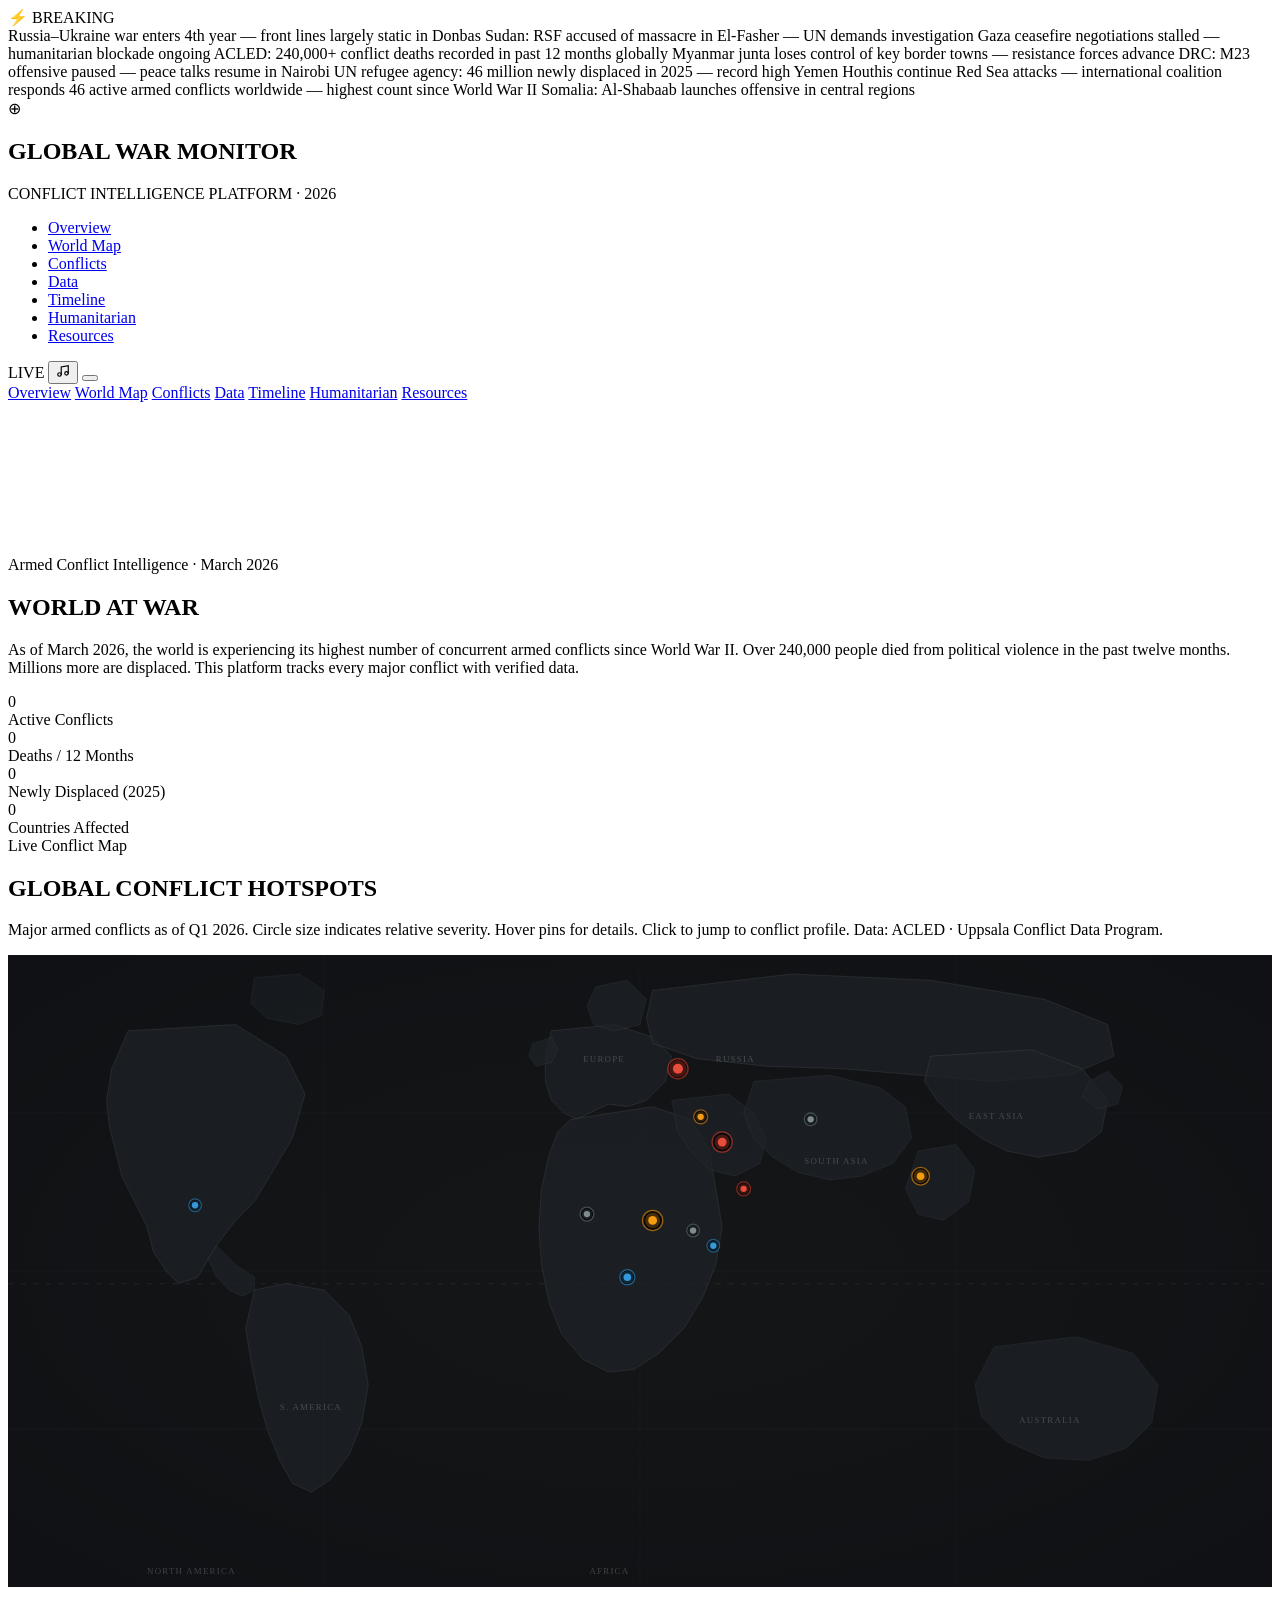
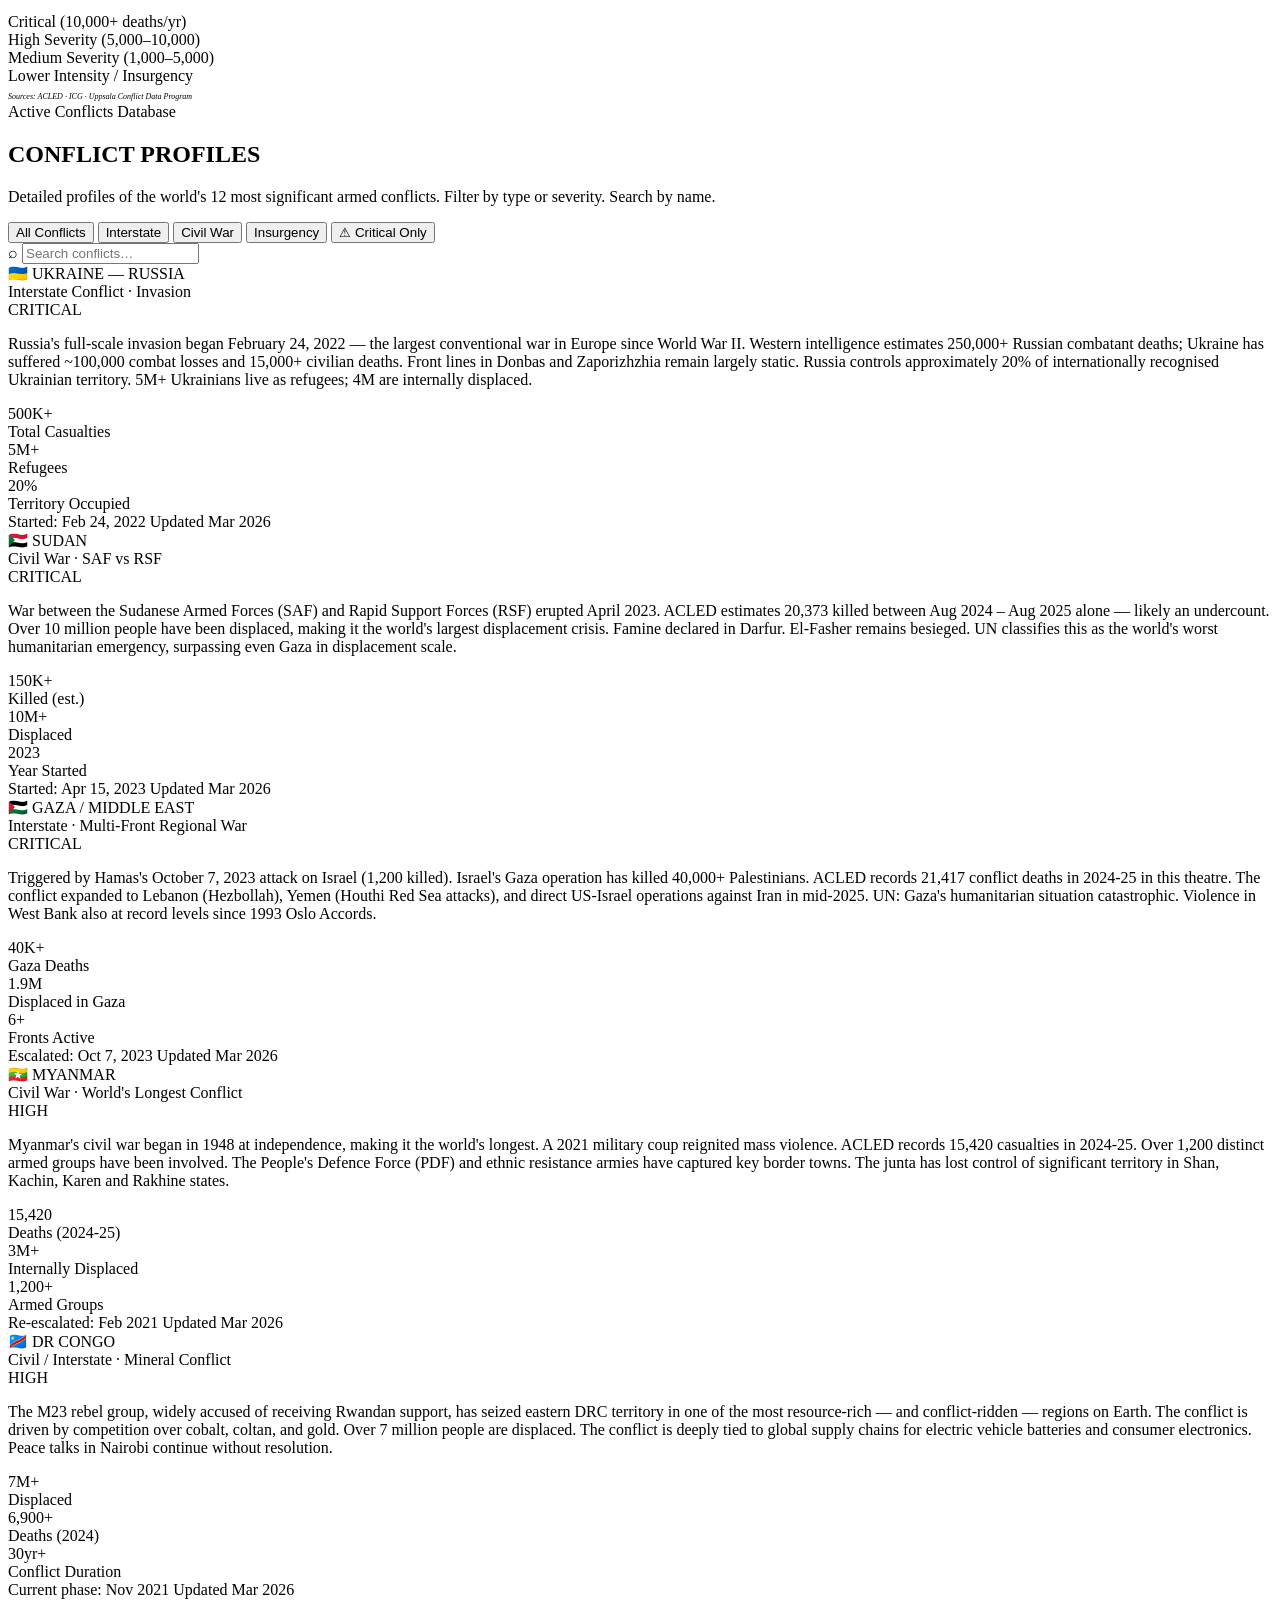
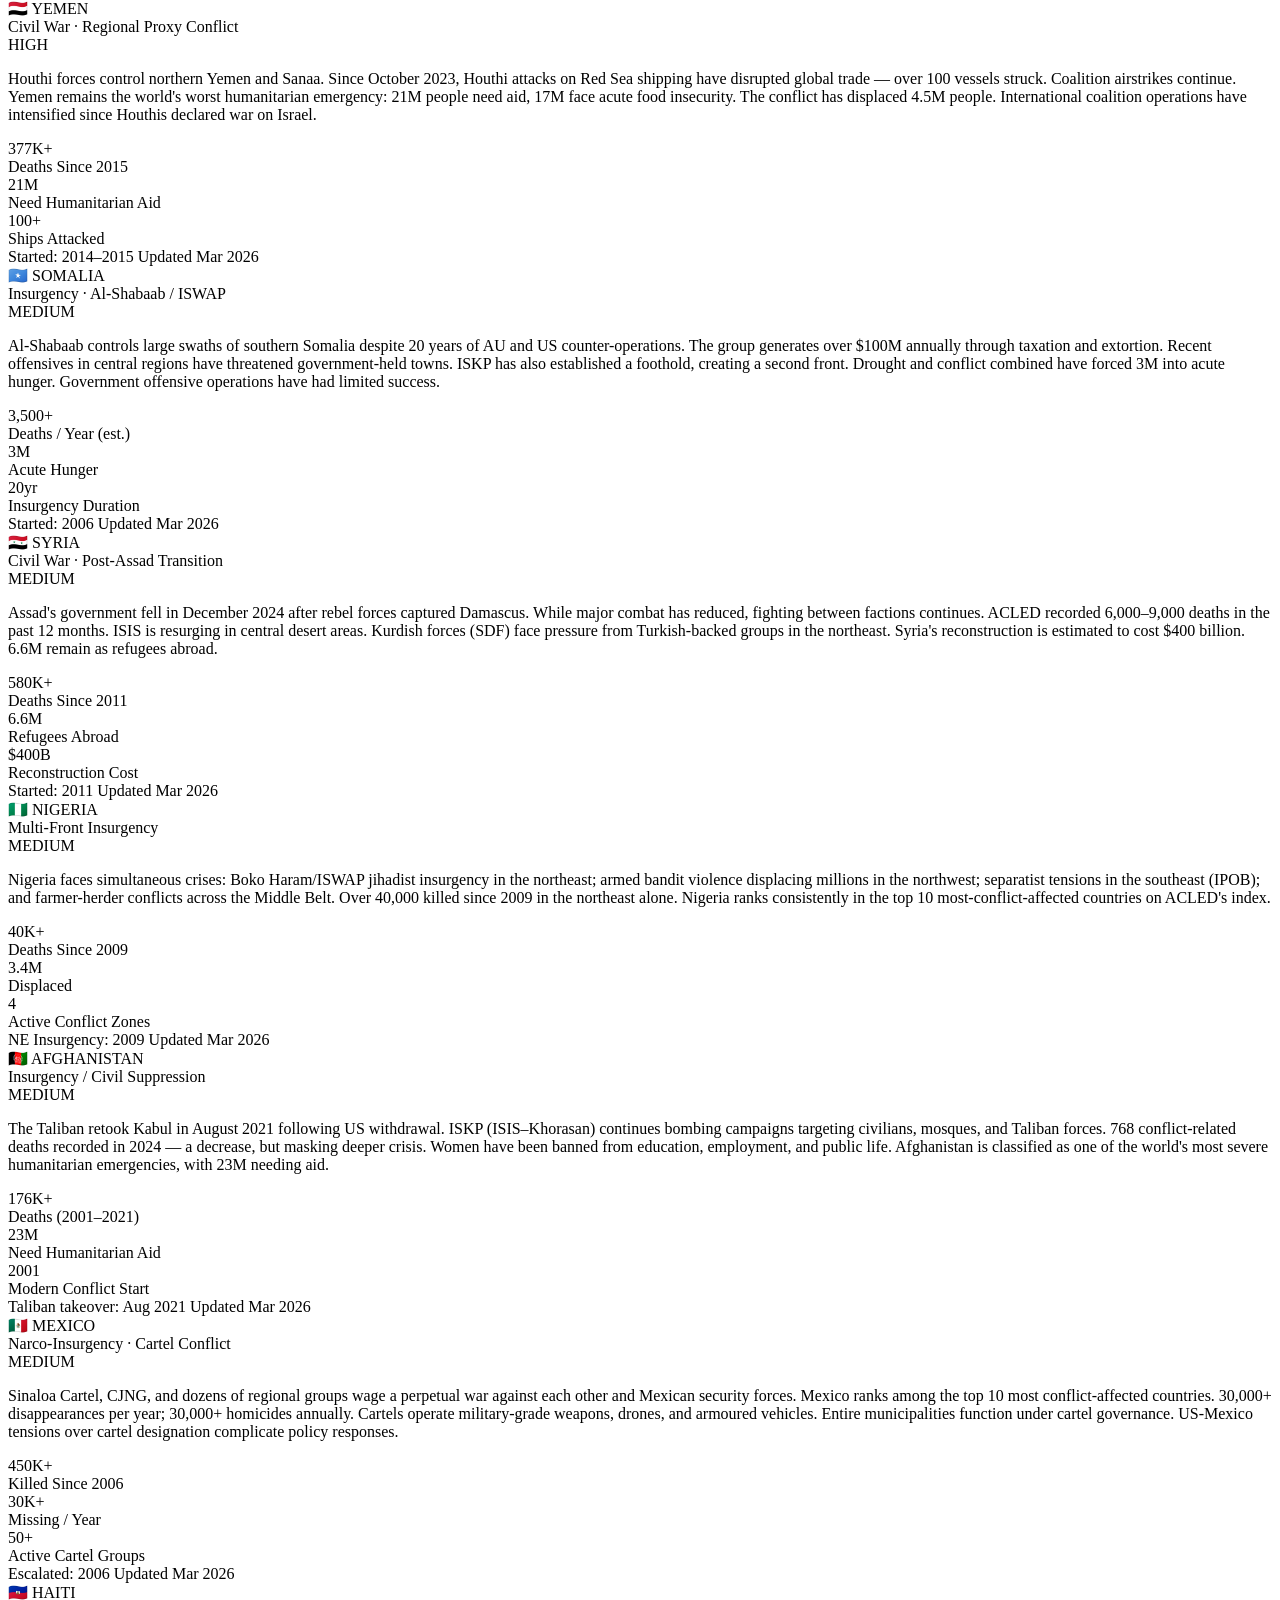
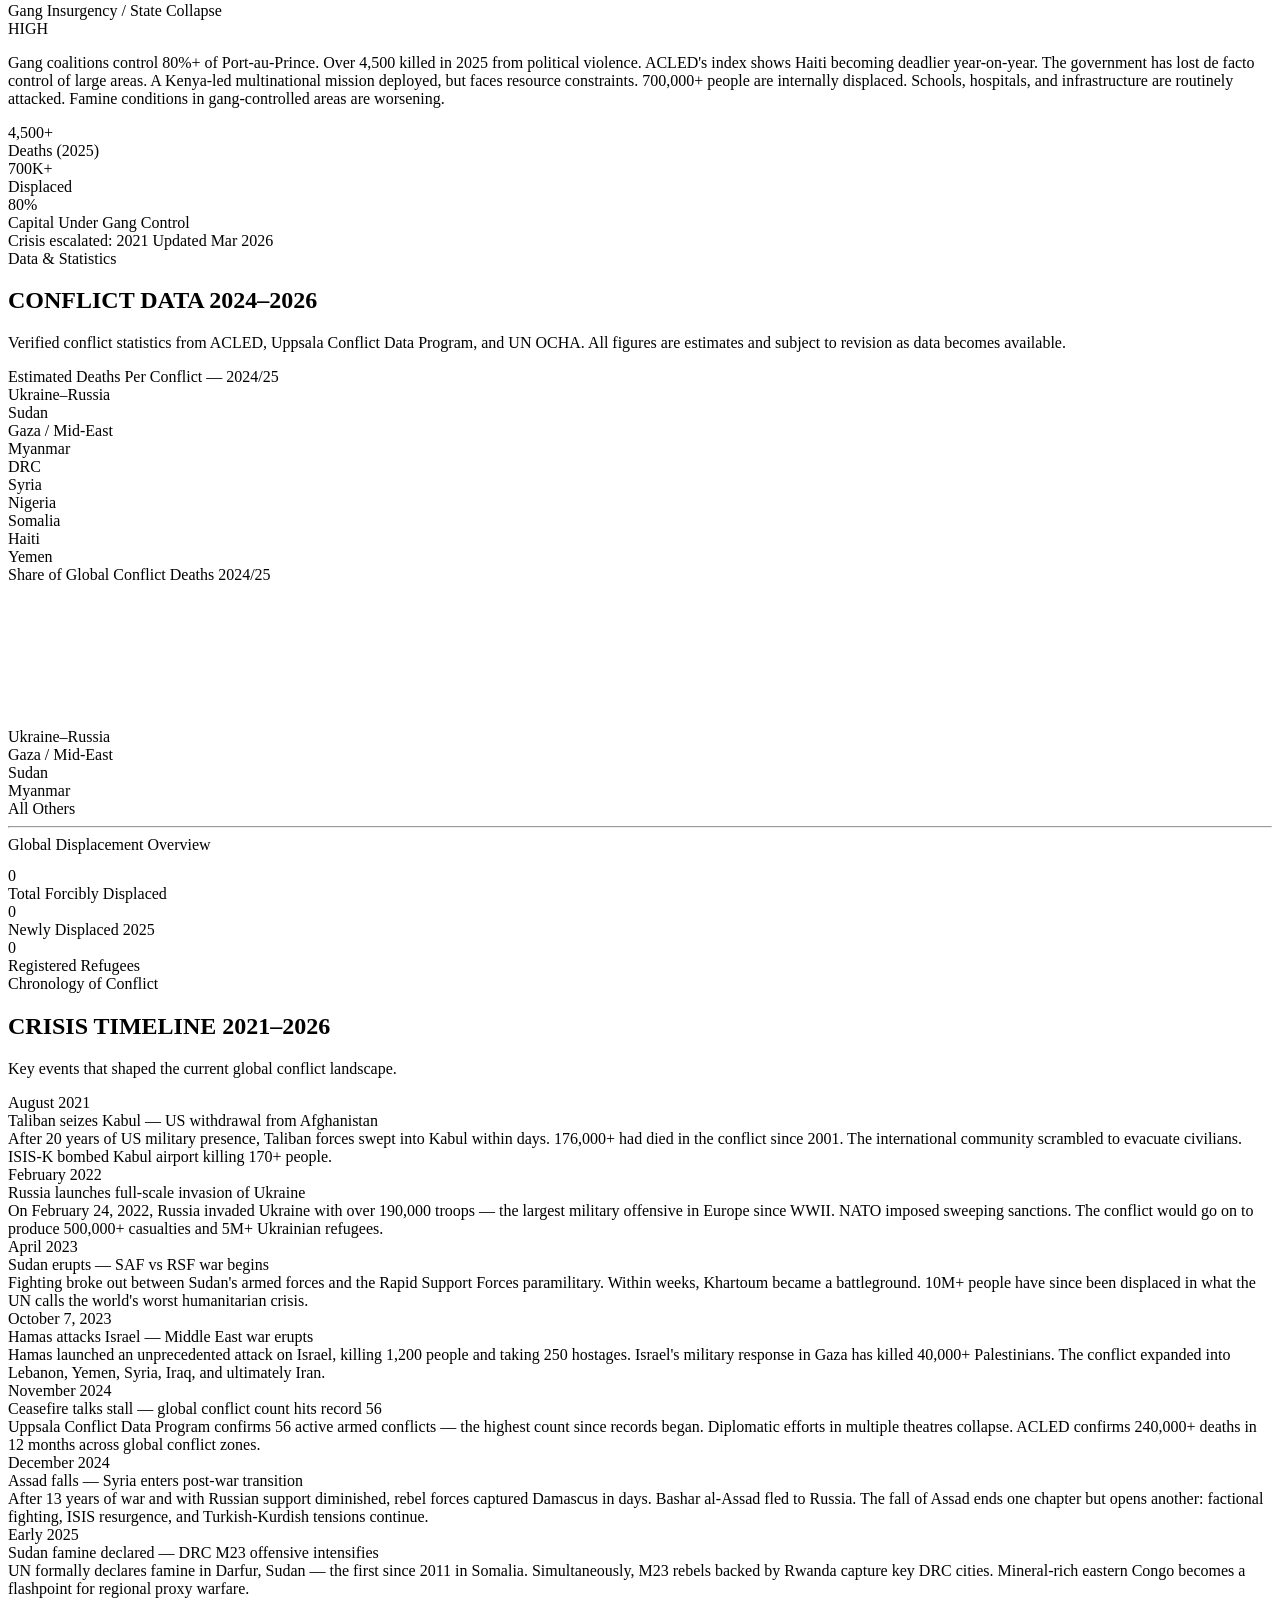
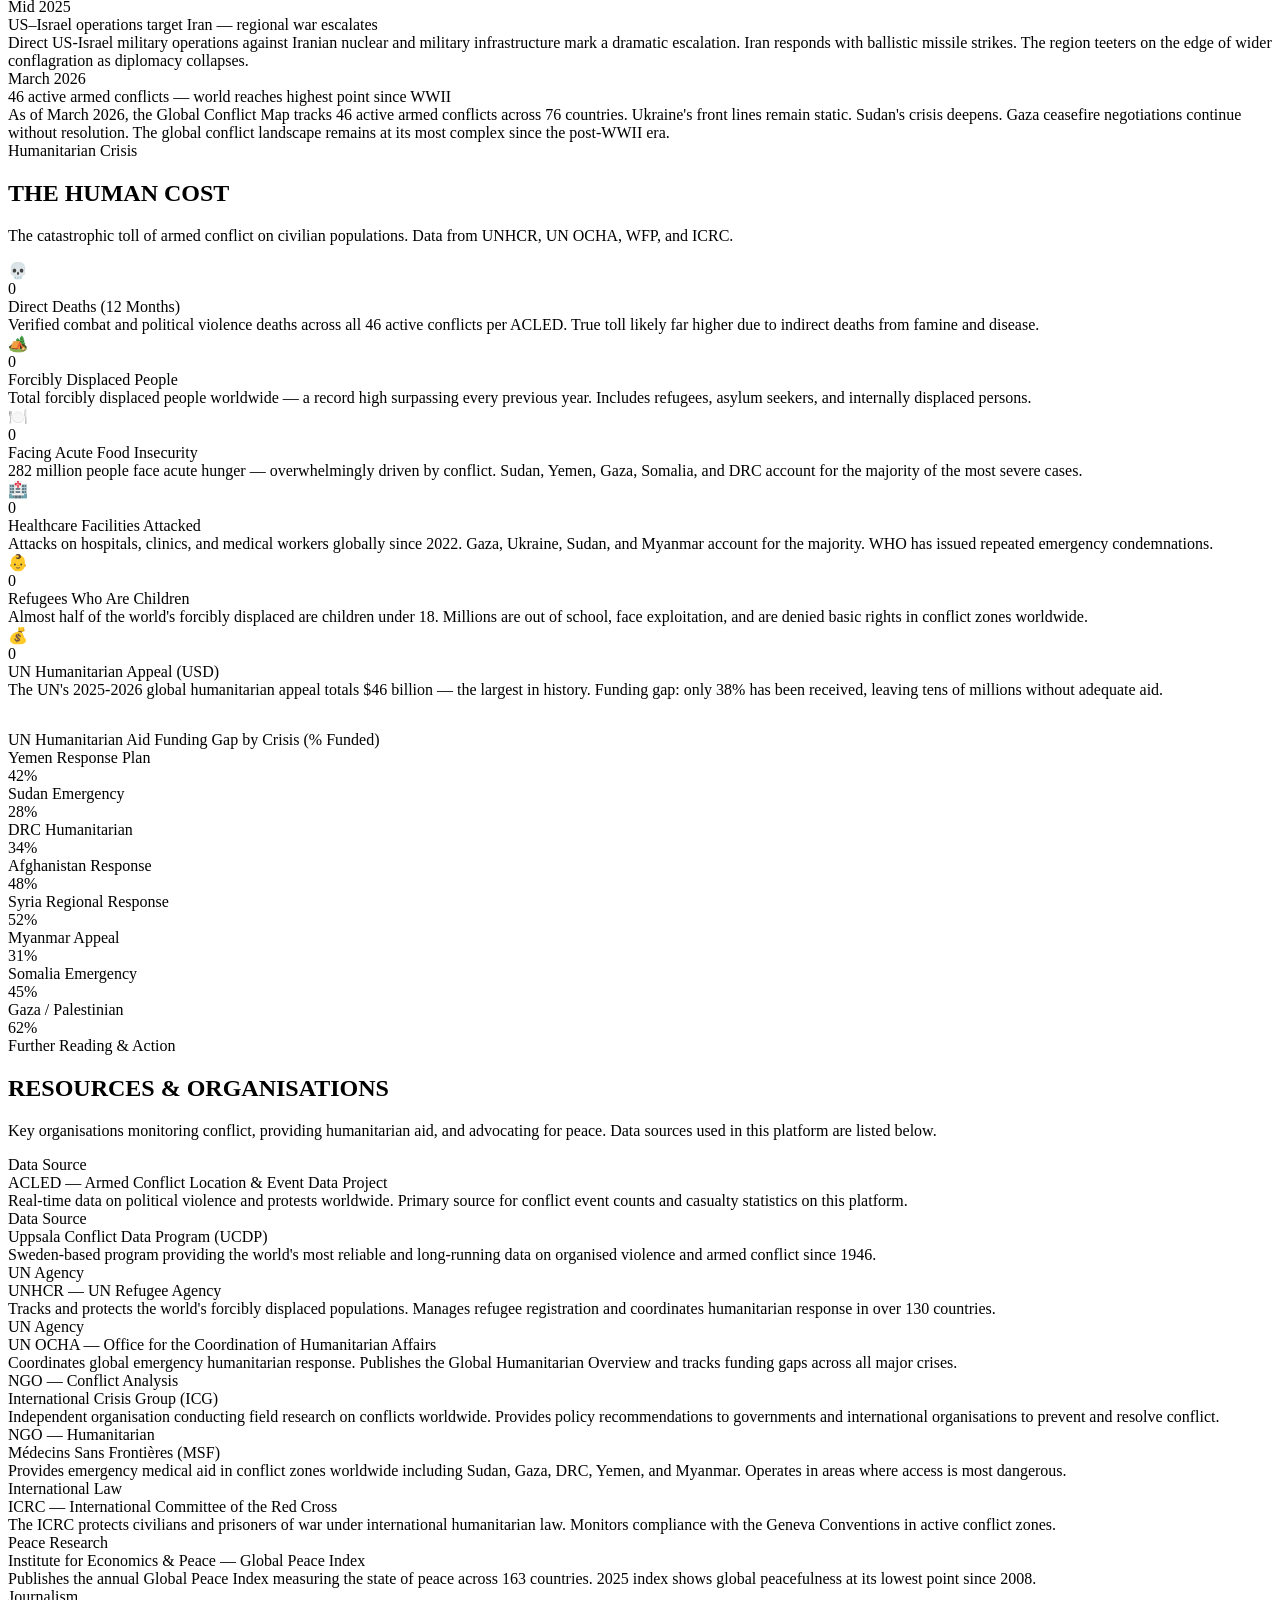
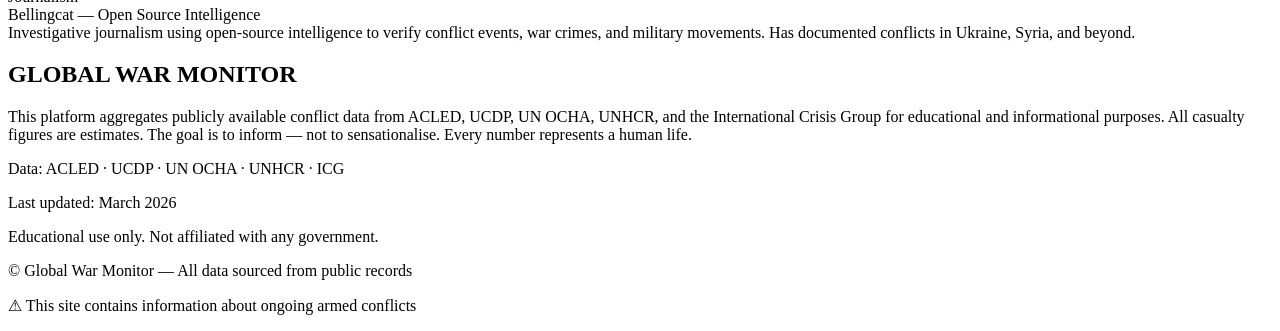
==== Rishab/03/index.html @ d510640f "Fix workflow to handle all subfolders" ====
<!DOCTYPE html>
<html lang="en">

<head>
    <meta charset="UTF-8" />
    <meta name="viewport" content="width=device-width, initial-scale=1.0" />
    <meta name="description"
        content="Global War Monitor 2026 — Tracking every major armed conflict worldwide with live data, maps, and humanitarian impact." />
    <title>Global War Monitor 2026 | Active Conflicts Tracker</title>
    <link rel="stylesheet" href="war-style.css" />
</head>

<body>

    <!-- ══════════════════════════════════════════════════
     CURSOR
══════════════════════════════════════════════════ -->
    <div id="cursor-dot"></div>
    <div id="cursor-ring"></div>

    <!-- ══════════════════════════════════════════════════
     SCROLL PROGRESS
══════════════════════════════════════════════════ -->
    <div id="scroll-progress"></div>

    <!-- ══════════════════════════════════════════════════
     BREAKING NEWS TICKER
══════════════════════════════════════════════════ -->
    <div id="ticker-bar">
        <div id="ticker-label">⚡ BREAKING</div>
        <div id="ticker-track">
            <span>Russia–Ukraine war enters 4th year — front lines largely static in Donbas</span>
            <span>Sudan: RSF accused of massacre in El-Fasher — UN demands investigation</span>
            <span>Gaza ceasefire negotiations stalled — humanitarian blockade ongoing</span>
            <span>ACLED: 240,000+ conflict deaths recorded in past 12 months globally</span>
            <span>Myanmar junta loses control of key border towns — resistance forces advance</span>
            <span>DRC: M23 offensive paused — peace talks resume in Nairobi</span>
            <span>UN refugee agency: 46 million newly displaced in 2025 — record high</span>
            <span>Yemen Houthis continue Red Sea attacks — international coalition responds</span>
            <span>46 active armed conflicts worldwide — highest count since World War II</span>
            <span>Somalia: Al-Shabaab launches offensive in central regions</span>
        </div>
    </div>

    <!-- ══════════════════════════════════════════════════
     MAIN NAV
══════════════════════════════════════════════════ -->
    <nav id="main-nav">
        <div class="nav-brand">
            <div class="nav-brand-icon"><span>⊕</span></div>
            <div>
                <h1>GLOBAL WAR MONITOR</h1>
                <p>CONFLICT INTELLIGENCE PLATFORM · 2026</p>
            </div>
        </div>
        <ul class="nav-links">
            <li><a href="#hero">Overview</a></li>
            <li><a href="#map-section">World Map</a></li>
            <li><a href="#conflicts">Conflicts</a></li>
            <li><a href="#data-section">Data</a></li>
            <li><a href="#timeline-section">Timeline</a></li>
            <li><a href="#humanitarian">Humanitarian</a></li>
            <li><a href="#resources">Resources</a></li>
        </ul>
        <div class="nav-right">
            <div id="live-dot"></div>
            <span id="live-label">LIVE</span>
            <button id="music-btn" title="Toggle ambient audio" aria-label="Toggle ambient music">
                <svg width="14" height="14" viewBox="0 0 24 24" fill="none" stroke="currentColor" stroke-width="2"
                    stroke-linecap="round">
                    <path d="M9 18V5l12-2v13" />
                    <circle cx="6" cy="18" r="3" />
                    <circle cx="18" cy="16" r="3" />
                </svg>
            </button>
            <button id="hamburger" aria-label="Menu">
                <span></span><span></span><span></span>
            </button>
        </div>
    </nav>

    <!-- Mobile Menu -->
    <div id="mobile-menu">
        <a href="#hero">Overview</a>
        <a href="#map-section">World Map</a>
        <a href="#conflicts">Conflicts</a>
        <a href="#data-section">Data</a>
        <a href="#timeline-section">Timeline</a>
        <a href="#humanitarian">Humanitarian</a>
        <a href="#resources">Resources</a>
    </div>


    <!-- ╔══════════════════════════════════════════════════════╗
     ║  SECTION 1 — HERO                                  ║
     ╚══════════════════════════════════════════════════════╝ -->
    <section id="hero">
        <canvas id="hero-canvas"></canvas>
        <div id="hero-grid"></div>
        <div id="hero-vignette"></div>
        <div class="hero-inner">
            <div class="hero-eyebrow">Armed Conflict Intelligence · March 2026</div>
            <h1 class="hero-title">WORLD AT <span>WAR</span></h1>
            <p class="hero-sub">
                As of March 2026, the world is experiencing its highest number of concurrent armed conflicts
                since World War II. Over 240,000 people died from political violence in the past twelve months.
                Millions more are displaced. This platform tracks every major conflict with verified data.
            </p>
            <div class="hero-stats">
                <div class="hero-stat">
                    <div class="hero-stat-num" data-target="46" data-suffix="">0</div>
                    <div class="hero-stat-label">Active Conflicts</div>
                </div>
                <div class="hero-stat">
                    <div class="hero-stat-num" data-target="240,000" data-suffix="+">0</div>
                    <div class="hero-stat-label">Deaths / 12 Months</div>
                </div>
                <div class="hero-stat">
                    <div class="hero-stat-num" data-target="46" data-suffix="M+">0</div>
                    <div class="hero-stat-label">Newly Displaced (2025)</div>
                </div>
                <div class="hero-stat">
                    <div class="hero-stat-num" data-target="76" data-suffix="">0</div>
                    <div class="hero-stat-label">Countries Affected</div>
                </div>
            </div>
        </div>
    </section>


    <!-- ╔══════════════════════════════════════════════════════╗
     ║  SECTION 2 — INTERACTIVE WORLD MAP                 ║
     ╚══════════════════════════════════════════════════════╝ -->
    <section id="map-section">
        <div class="section-inner">
            <div class="section-header reveal">
                <div class="section-tag">Live Conflict Map</div>
                <h2 class="section-title">GLOBAL CONFLICT HOTSPOTS</h2>
                <p class="section-sub">
                    Major armed conflicts as of Q1 2026. Circle size indicates relative severity.
                    Hover pins for details. Click to jump to conflict profile.
                    Data: ACLED · Uppsala Conflict Data Program.
                </p>
            </div>
            <div id="map-wrap">
                <!-- Simplified SVG World Map with conflict pins -->
                <svg id="world-map-svg" viewBox="0 0 1000 500" xmlns="http://www.w3.org/2000/svg">
                    <defs>
                        <radialGradient id="mapbg" cx="50%" cy="50%" r="70%">
                            <stop offset="0%" stop-color="#141618" />
                            <stop offset="100%" stop-color="#0f1114" />
                        </radialGradient>
                        <filter id="mapglow">
                            <feGaussianBlur stdDeviation="2" result="b" />
                            <feMerge>
                                <feMergeNode in="b" />
                                <feMergeNode in="SourceGraphic" />
                            </feMerge>
                        </filter>
                    </defs>
                    <rect width="1000" height="500" fill="url(#mapbg)" />
                    <!-- Grid lines -->
                    <g stroke="rgba(255,255,255,.04)" stroke-width=".5">
                        <line x1="0" y1="125" x2="1000" y2="125" />
                        <line x1="0" y1="250" x2="1000" y2="250" />
                        <line x1="0" y1="375" x2="1000" y2="375" />
                        <line x1="250" y1="0" x2="250" y2="500" />
                        <line x1="500" y1="0" x2="500" y2="500" />
                        <line x1="750" y1="0" x2="750" y2="500" />
                    </g>
                    <!-- Equator -->
                    <line x1="0" y1="260" x2="1000" y2="260" stroke="rgba(255,255,255,.07)" stroke-width=".8"
                        stroke-dasharray="4,6" />

                    <!-- === SIMPLIFIED CONTINENT OUTLINES === -->
                    <!-- North America -->
                    <path
                        d="M95,60 L180,55 L220,80 L235,110 L225,145 L210,170 L195,195 L180,210 L165,230 L150,255 L135,260 L125,250 L115,235 L110,215 L100,195 L90,175 L85,155 L80,135 L78,115 L82,90 Z"
                        fill="rgba(30,35,40,.7)" stroke="rgba(255,255,255,.1)" stroke-width=".6" />
                    <!-- Greenland -->
                    <path d="M195,18 L230,15 L250,28 L248,48 L230,55 L205,50 L192,38 Z" fill="rgba(25,30,35,.7)"
                        stroke="rgba(255,255,255,.08)" stroke-width=".5" />
                    <!-- Central America / Caribbean -->
                    <path d="M165,230 L180,245 L195,255 L195,265 L185,270 L175,265 L165,255 L158,240 Z"
                        fill="rgba(30,35,40,.7)" stroke="rgba(255,255,255,.08)" stroke-width=".5" />
                    <!-- South America -->
                    <path
                        d="M195,265 L220,260 L250,265 L270,285 L280,310 L285,340 L280,370 L270,395 L255,415 L240,425 L225,418 L215,400 L205,375 L198,350 L192,320 L188,295 Z"
                        fill="rgba(30,35,40,.7)" stroke="rgba(255,255,255,.1)" stroke-width=".6" />
                    <!-- Europe -->
                    <path
                        d="M430,60 L480,55 L510,65 L525,80 L520,100 L505,115 L490,120 L475,118 L460,125 L450,130 L440,125 L430,115 L425,100 L425,80 Z"
                        fill="rgba(30,35,40,.7)" stroke="rgba(255,255,255,.1)" stroke-width=".6" />
                    <!-- Scandinavia -->
                    <path d="M465,25 L490,20 L505,35 L500,55 L480,60 L463,55 L458,40 Z" fill="rgba(30,35,40,.7)"
                        stroke="rgba(255,255,255,.08)" stroke-width=".5" />
                    <!-- UK / Ireland -->
                    <path d="M415,70 L430,65 L435,75 L430,85 L418,88 L412,80 Z" fill="rgba(30,35,40,.7)"
                        stroke="rgba(255,255,255,.08)" stroke-width=".5" />
                    <!-- Africa -->
                    <path
                        d="M445,130 L510,120 L540,130 L555,155 L560,185 L565,215 L560,245 L550,270 L535,295 L515,315 L495,328 L475,330 L455,320 L438,300 L428,275 L422,245 L420,215 L422,185 L428,158 L435,140 Z"
                        fill="rgba(30,35,40,.7)" stroke="rgba(255,255,255,.1)" stroke-width=".6" />
                    <!-- Middle East -->
                    <path d="M525,115 L570,110 L590,125 L600,145 L595,165 L575,175 L555,170 L540,155 L530,140 Z"
                        fill="rgba(30,35,40,.7)" stroke="rgba(255,255,255,.08)" stroke-width=".5" />
                    <!-- Central/South Asia -->
                    <path
                        d="M590,100 L650,95 L690,105 L710,120 L715,145 L700,165 L675,175 L650,178 L625,172 L605,160 L590,145 L582,125 Z"
                        fill="rgba(30,35,40,.7)" stroke="rgba(255,255,255,.08)" stroke-width=".5" />
                    <!-- Russia / Eurasia -->
                    <path
                        d="M510,28 L620,15 L730,20 L820,35 L870,55 L875,80 L840,95 L780,100 L720,95 L660,90 L600,88 L545,82 L510,70 L505,50 Z"
                        fill="rgba(30,35,40,.7)" stroke="rgba(255,255,255,.1)" stroke-width=".6" />
                    <!-- East/SE Asia -->
                    <path
                        d="M730,80 L810,75 L850,90 L870,115 L865,140 L845,155 L815,160 L790,155 L770,145 L750,130 L735,115 L725,100 Z"
                        fill="rgba(30,35,40,.7)" stroke="rgba(255,255,255,.1)" stroke-width=".6" />
                    <!-- SE Asia peninsula -->
                    <path d="M720,155 L750,150 L765,170 L760,195 L740,210 L720,205 L710,185 Z" fill="rgba(30,35,40,.7)"
                        stroke="rgba(255,255,255,.08)" stroke-width=".5" />
                    <!-- Australia -->
                    <path
                        d="M780,310 L845,302 L890,315 L910,340 L905,370 L885,390 L855,400 L820,398 L790,385 L770,365 L765,340 Z"
                        fill="rgba(30,35,40,.7)" stroke="rgba(255,255,255,.08)" stroke-width=".5" />
                    <!-- Japan -->
                    <path d="M855,100 L870,92 L882,104 L878,118 L862,122 L850,112 Z" fill="rgba(30,35,40,.7)"
                        stroke="rgba(255,255,255,.07)" stroke-width=".5" />

                    <!-- ====== CONFLICT PINS ====== -->
                    <!-- Ukraine  cx~530 cy~90 -->
                    <g class="conflict-pin" data-name="Ukraine–Russia War"
                        data-info="Full-scale invasion since Feb 2022. 500,000+ casualties. Front lines in Donbas and Zaporizhzhia. Largest European war since WWII."
                        transform="translate(530,90)">
                        <circle class="ring" cx="0" cy="0" r="8" stroke="#c0392b" opacity=".7" />
                        <circle cx="0" cy="0" r="7" fill="rgba(192,57,43,.35)" />
                        <circle cx="0" cy="0" r="4" fill="#e74c3c" />
                    </g>
                    <!-- Gaza  cx~565 cy~148 -->
                    <g class="conflict-pin" data-name="Gaza / Middle East War"
                        data-info="Escalated Oct 7 2023. 21,417+ killed (ACLED, 2024-25). Multi-front conflict: Gaza, Lebanon, Yemen, Iran. UN calls humanitarian situation catastrophic."
                        transform="translate(565,148)">
                        <circle class="ring" cx="0" cy="0" r="8" stroke="#c0392b" opacity=".7" />
                        <circle cx="0" cy="0" r="6" fill="rgba(192,57,43,.35)" />
                        <circle cx="0" cy="0" r="3.5" fill="#e74c3c" />
                    </g>
                    <!-- Sudan  cx~510 cy~210 -->
                    <g class="conflict-pin" data-name="Sudan Civil War"
                        data-info="SAF vs RSF since April 2023. 20,373 killed (ACLED). 10M+ displaced. Famine in Darfur. Described as world's worst humanitarian crisis."
                        transform="translate(510,210)">
                        <circle class="ring" cx="0" cy="0" r="8" stroke="#d4820a" opacity=".7" />
                        <circle cx="0" cy="0" r="6" fill="rgba(212,130,10,.3)" />
                        <circle cx="0" cy="0" r="3.5" fill="#f39c12" />
                    </g>
                    <!-- Myanmar  cx~720 cy~175 -->
                    <g class="conflict-pin" data-name="Myanmar Civil War"
                        data-info="Military coup 2021 reignited civil war. 15,420+ casualties (2024-25). 1,200+ armed groups. Resistance forces control key border areas."
                        transform="translate(722,175)">
                        <circle class="ring" cx="0" cy="0" r="7" stroke="#d4820a" opacity=".7" />
                        <circle cx="0" cy="0" r="5.5" fill="rgba(212,130,10,.3)" />
                        <circle cx="0" cy="0" r="3" fill="#f39c12" />
                    </g>
                    <!-- DRC  cx~490 cy~255 -->
                    <g class="conflict-pin" data-name="DR Congo (DRC) Conflict"
                        data-info="M23 offensive backed by Rwanda. Mineral-driven conflict in eastern DRC. 7M+ displaced. One of the world's longest-running crises."
                        transform="translate(490,255)">
                        <circle class="ring" cx="0" cy="0" r="6" stroke="#2980b9" opacity=".7" />
                        <circle cx="0" cy="0" r="5" fill="rgba(41,128,185,.25)" />
                        <circle cx="0" cy="0" r="3" fill="#3498db" />
                    </g>
                    <!-- Somalia  cx~555 cy~228 -->
                    <g class="conflict-pin" data-name="Somalia — Al-Shabaab"
                        data-info="Al-Shabaab insurgency continues despite AU mission. Ongoing conflict since 2006. Civilian casualties and displacement persist across southern regions."
                        transform="translate(558,230)">
                        <circle class="ring" cx="0" cy="0" r="5" stroke="#2980b9" opacity=".6" />
                        <circle cx="0" cy="0" r="4" fill="rgba(41,128,185,.2)" />
                        <circle cx="0" cy="0" r="2.5" fill="#3498db" />
                    </g>
                    <!-- Yemen  cx~580 cy~185 -->
                    <g class="conflict-pin" data-name="Yemen — Houthi Conflict"
                        data-info="Houthi forces control northern Yemen. Red Sea shipping attacks since Oct 2023. World's worst humanitarian emergency. Saudi-led coalition involved."
                        transform="translate(582,185)">
                        <circle class="ring" cx="0" cy="0" r="5.5" stroke="#c0392b" opacity=".6" />
                        <circle cx="0" cy="0" r="4.5" fill="rgba(192,57,43,.25)" />
                        <circle cx="0" cy="0" r="2.5" fill="#e74c3c" />
                    </g>
                    <!-- Ethiopia  cx~542 cy~220 -->
                    <g class="conflict-pin" data-name="Ethiopia — Tigray & Regional"
                        data-info="Despite 2022 peace deal, conflict persists in Amhara and Oromia. Millions remain displaced. Humanitarian access restricted in key regions."
                        transform="translate(542,218)">
                        <circle class="ring" cx="0" cy="0" r="5" stroke="#5d6d7e" opacity=".6" />
                        <circle cx="0" cy="0" r="4" fill="rgba(93,109,126,.2)" />
                        <circle cx="0" cy="0" r="2.5" fill="#7f8c8d" />
                    </g>
                    <!-- Nigeria  cx~458 cy~205 -->
                    <g class="conflict-pin" data-name="Nigeria — Boko Haram & Bandits"
                        data-info="Multi-front conflict: Boko Haram/ISWAP in NE, bandit insurgency in NW, separatist tension in SE. 40,000+ killed since 2009. 3M+ displaced."
                        transform="translate(458,205)">
                        <circle class="ring" cx="0" cy="0" r="5.5" stroke="#5d6d7e" opacity=".6" />
                        <circle cx="0" cy="0" r="4" fill="rgba(93,109,126,.2)" />
                        <circle cx="0" cy="0" r="2.5" fill="#7f8c8d" />
                    </g>
                    <!-- Afghanistan  cx~635 cy~128 -->
                    <g class="conflict-pin" data-name="Afghanistan — Taliban & ISKP"
                        data-info="Taliban controls Kabul since 2021. Ongoing ISKP attacks. 768 conflict deaths in 2024. Women's rights decimated. Humanitarian crisis persists."
                        transform="translate(635,130)">
                        <circle class="ring" cx="0" cy="0" r="5" stroke="#5d6d7e" opacity=".6" />
                        <circle cx="0" cy="0" r="4" fill="rgba(93,109,126,.2)" />
                        <circle cx="0" cy="0" r="2.5" fill="#7f8c8d" />
                    </g>
                    <!-- Mexico  cx~148 cy~198 -->
                    <g class="conflict-pin" data-name="Mexico — Cartel Wars"
                        data-info="Sinaloa and CJNG cartels wage hyper-violent war. Thousands of civilian casualties annually. Fuelling a complex government-vs-cartel insurgency."
                        transform="translate(148,198)">
                        <circle class="ring" cx="0" cy="0" r="5" stroke="#2980b9" opacity=".6" />
                        <circle cx="0" cy="0" r="4" fill="rgba(41,128,185,.2)" />
                        <circle cx="0" cy="0" r="2.5" fill="#3498db" />
                    </g>
                    <!-- Syria  cx~548 cy~128 -->
                    <g class="conflict-pin" data-name="Syria — Post-Assad Conflict"
                        data-info="Assad fell Dec 2024. Fighting continues between factions. 6,000-9,000 deaths in past year. ISIS resurging in central regions. Kurdish forces under pressure."
                        transform="translate(548,128)">
                        <circle class="ring" cx="0" cy="0" r="5.5" stroke="#d4820a" opacity=".6" />
                        <circle cx="0" cy="0" r="4" fill="rgba(212,130,10,.2)" />
                        <circle cx="0" cy="0" r="2.5" fill="#f39c12" />
                    </g>

                    <!-- Map labels -->
                    <text x="110" y="490" font-family="IBM Plex Mono" font-size="7" fill="rgba(255,255,255,.2)"
                        letter-spacing="1">NORTH AMERICA</text>
                    <text x="215" y="360" font-family="IBM Plex Mono" font-size="7" fill="rgba(255,255,255,.2)"
                        letter-spacing="1">S. AMERICA</text>
                    <text x="460" y="490" font-family="IBM Plex Mono" font-size="7" fill="rgba(255,255,255,.2)"
                        letter-spacing="1">AFRICA</text>
                    <text x="455" y="85" font-family="IBM Plex Mono" font-size="7" fill="rgba(255,255,255,.2)"
                        letter-spacing="1">EUROPE</text>
                    <text x="560" y="85" font-family="IBM Plex Mono" font-size="7" fill="rgba(255,255,255,.2)"
                        letter-spacing="1">RUSSIA</text>
                    <text x="630" y="165" font-family="IBM Plex Mono" font-size="7" fill="rgba(255,255,255,.2)"
                        letter-spacing="1">SOUTH ASIA</text>
                    <text x="760" y="130" font-family="IBM Plex Mono" font-size="7" fill="rgba(255,255,255,.2)"
                        letter-spacing="1">EAST ASIA</text>
                    <text x="800" y="370" font-family="IBM Plex Mono" font-size="7" fill="rgba(255,255,255,.2)"
                        letter-spacing="1">AUSTRALIA</text>
                </svg>

                <div id="map-tooltip">
                    <h4></h4>
                    <p></p>
                </div>

                <!-- Legend -->
                <div class="map-legend">
                    <div class="legend-item">
                        <div class="legend-dot" style="background:#e74c3c;box-shadow:0 0 8px rgba(231,76,60,.5)"></div>
                        Critical (10,000+ deaths/yr)
                    </div>
                    <div class="legend-item">
                        <div class="legend-dot" style="background:#f39c12"></div>
                        High Severity (5,000–10,000)
                    </div>
                    <div class="legend-item">
                        <div class="legend-dot" style="background:#3498db"></div>
                        Medium Severity (1,000–5,000)
                    </div>
                    <div class="legend-item">
                        <div class="legend-dot" style="background:#7f8c8d"></div>
                        Lower Intensity / Insurgency
                    </div>
                    <div class="legend-item" style="margin-left:auto">
                        <em style="font-size:.5rem;color:var(--text-dim)">Sources: ACLED · ICG · Uppsala Conflict Data
                            Program</em>
                    </div>
                </div>
            </div>
        </div>
    </section>


    <!-- ╔══════════════════════════════════════════════════════╗
     ║  SECTION 3 — CONFLICT CARDS                        ║
     ╚══════════════════════════════════════════════════════╝ -->
    <section id="conflicts">
        <div class="section-inner">
            <div class="section-header reveal">
                <div class="section-tag">Active Conflicts Database</div>
                <h2 class="section-title">CONFLICT PROFILES</h2>
                <p class="section-sub">
                    Detailed profiles of the world's 12 most significant armed conflicts.
                    Filter by type or severity. Search by name.
                </p>
            </div>

            <!-- Filter bar -->
            <div class="filter-bar reveal">
                <button class="filter-btn active" data-filter="all">All Conflicts</button>
                <button class="filter-btn" data-filter="interstate">Interstate</button>
                <button class="filter-btn" data-filter="civil">Civil War</button>
                <button class="filter-btn" data-filter="insurgency">Insurgency</button>
                <button class="filter-btn" data-filter="critical">⚠ Critical Only</button>
                <div class="search-wrap">
                    <span class="search-icon">⌕</span>
                    <input id="conflict-search" type="text" placeholder="Search conflicts…" autocomplete="off" />
                </div>
            </div>

            <!-- Cards grid -->
            <div id="cards-grid">

                <!-- UKRAINE -->
                <div class="conflict-card severity-critical" data-type="interstate" data-severity="critical"
                    data-name="Ukraine–Russia War">
                    <div class="card-header">
                        <div>
                            <div class="card-country">🇺🇦 UKRAINE — RUSSIA</div>
                            <div class="card-type">Interstate Conflict · Invasion</div>
                        </div>
                        <span class="severity-badge critical">CRITICAL</span>
                    </div>
                    <p class="card-body">
                        Russia's full-scale invasion began February 24, 2022 — the largest conventional war in Europe
                        since World War II.
                        Western intelligence estimates 250,000+ Russian combatant deaths; Ukraine has suffered ~100,000
                        combat losses
                        and 15,000+ civilian deaths. Front lines in Donbas and Zaporizhzhia remain largely static.
                        Russia controls approximately 20% of internationally recognised Ukrainian territory.
                        5M+ Ukrainians live as refugees; 4M are internally displaced.
                    </p>
                    <div class="card-stats">
                        <div class="card-stat">
                            <div class="card-stat-num">500K+</div>
                            <div class="card-stat-label">Total Casualties</div>
                        </div>
                        <div class="card-stat">
                            <div class="card-stat-num">5M+</div>
                            <div class="card-stat-label">Refugees</div>
                        </div>
                        <div class="card-stat">
                            <div class="card-stat-num">20%</div>
                            <div class="card-stat-label">Territory Occupied</div>
                        </div>
                    </div>
                    <div class="card-footer">
                        <span class="card-started">Started: Feb 24, 2022</span>
                        <span class="card-update">Updated Mar 2026</span>
                    </div>
                </div>

                <!-- SUDAN -->
                <div class="conflict-card severity-critical" data-type="civil" data-severity="critical"
                    data-name="Sudan Civil War">
                    <div class="card-header">
                        <div>
                            <div class="card-country">🇸🇩 SUDAN</div>
                            <div class="card-type">Civil War · SAF vs RSF</div>
                        </div>
                        <span class="severity-badge critical">CRITICAL</span>
                    </div>
                    <p class="card-body">
                        War between the Sudanese Armed Forces (SAF) and Rapid Support Forces (RSF) erupted April 2023.
                        ACLED estimates 20,373 killed between Aug 2024 – Aug 2025 alone — likely an undercount.
                        Over 10 million people have been displaced, making it the world's largest displacement crisis.
                        Famine declared in Darfur. El-Fasher remains besieged. UN classifies this as the world's worst
                        humanitarian emergency, surpassing even Gaza in displacement scale.
                    </p>
                    <div class="card-stats">
                        <div class="card-stat">
                            <div class="card-stat-num">150K+</div>
                            <div class="card-stat-label">Killed (est.)</div>
                        </div>
                        <div class="card-stat">
                            <div class="card-stat-num">10M+</div>
                            <div class="card-stat-label">Displaced</div>
                        </div>
                        <div class="card-stat">
                            <div class="card-stat-num">2023</div>
                            <div class="card-stat-label">Year Started</div>
                        </div>
                    </div>
                    <div class="card-footer">
                        <span class="card-started">Started: Apr 15, 2023</span>
                        <span class="card-update">Updated Mar 2026</span>
                    </div>
                </div>

                <!-- GAZA / MIDDLE EAST -->
                <div class="conflict-card severity-critical" data-type="interstate" data-severity="critical"
                    data-name="Gaza / Middle East War">
                    <div class="card-header">
                        <div>
                            <div class="card-country">🇵🇸 GAZA / MIDDLE EAST</div>
                            <div class="card-type">Interstate · Multi-Front Regional War</div>
                        </div>
                        <span class="severity-badge critical">CRITICAL</span>
                    </div>
                    <p class="card-body">
                        Triggered by Hamas's October 7, 2023 attack on Israel (1,200 killed). Israel's Gaza operation
                        has killed 40,000+ Palestinians. ACLED records 21,417 conflict deaths in 2024-25 in this
                        theatre.
                        The conflict expanded to Lebanon (Hezbollah), Yemen (Houthi Red Sea attacks), and direct
                        US-Israel operations against Iran in mid-2025. UN: Gaza's humanitarian situation catastrophic.
                        Violence in West Bank also at record levels since 1993 Oslo Accords.
                    </p>
                    <div class="card-stats">
                        <div class="card-stat">
                            <div class="card-stat-num">40K+</div>
                            <div class="card-stat-label">Gaza Deaths</div>
                        </div>
                        <div class="card-stat">
                            <div class="card-stat-num">1.9M</div>
                            <div class="card-stat-label">Displaced in Gaza</div>
                        </div>
                        <div class="card-stat">
                            <div class="card-stat-num">6+</div>
                            <div class="card-stat-label">Fronts Active</div>
                        </div>
                    </div>
                    <div class="card-footer">
                        <span class="card-started">Escalated: Oct 7, 2023</span>
                        <span class="card-update">Updated Mar 2026</span>
                    </div>
                </div>

                <!-- MYANMAR -->
                <div class="conflict-card severity-high" data-type="civil" data-severity="high"
                    data-name="Myanmar Civil War">
                    <div class="card-header">
                        <div>
                            <div class="card-country">🇲🇲 MYANMAR</div>
                            <div class="card-type">Civil War · World's Longest Conflict</div>
                        </div>
                        <span class="severity-badge high">HIGH</span>
                    </div>
                    <p class="card-body">
                        Myanmar's civil war began in 1948 at independence, making it the world's longest.
                        A 2021 military coup reignited mass violence. ACLED records 15,420 casualties in 2024-25.
                        Over 1,200 distinct armed groups have been involved. The People's Defence Force (PDF)
                        and ethnic resistance armies have captured key border towns. The junta has lost control
                        of significant territory in Shan, Kachin, Karen and Rakhine states.
                    </p>
                    <div class="card-stats">
                        <div class="card-stat">
                            <div class="card-stat-num">15,420</div>
                            <div class="card-stat-label">Deaths (2024-25)</div>
                        </div>
                        <div class="card-stat">
                            <div class="card-stat-num">3M+</div>
                            <div class="card-stat-label">Internally Displaced</div>
                        </div>
                        <div class="card-stat">
                            <div class="card-stat-num">1,200+</div>
                            <div class="card-stat-label">Armed Groups</div>
                        </div>
                    </div>
                    <div class="card-footer">
                        <span class="card-started">Re-escalated: Feb 2021</span>
                        <span class="card-update">Updated Mar 2026</span>
                    </div>
                </div>

                <!-- DRC -->
                <div class="conflict-card severity-high" data-type="civil" data-severity="high"
                    data-name="DR Congo (DRC) Conflict">
                    <div class="card-header">
                        <div>
                            <div class="card-country">🇨🇩 DR CONGO</div>
                            <div class="card-type">Civil / Interstate · Mineral Conflict</div>
                        </div>
                        <span class="severity-badge high">HIGH</span>
                    </div>
                    <p class="card-body">
                        The M23 rebel group, widely accused of receiving Rwandan support, has seized eastern DRC
                        territory in one of the most resource-rich — and conflict-ridden — regions on Earth.
                        The conflict is driven by competition over cobalt, coltan, and gold. Over 7 million people
                        are displaced. The conflict is deeply tied to global supply chains for electric vehicle
                        batteries and consumer electronics. Peace talks in Nairobi continue without resolution.
                    </p>
                    <div class="card-stats">
                        <div class="card-stat">
                            <div class="card-stat-num">7M+</div>
                            <div class="card-stat-label">Displaced</div>
                        </div>
                        <div class="card-stat">
                            <div class="card-stat-num">6,900+</div>
                            <div class="card-stat-label">Deaths (2024)</div>
                        </div>
                        <div class="card-stat">
                            <div class="card-stat-num">30yr+</div>
                            <div class="card-stat-label">Conflict Duration</div>
                        </div>
                    </div>
                    <div class="card-footer">
                        <span class="card-started">Current phase: Nov 2021</span>
                        <span class="card-update">Updated Mar 2026</span>
                    </div>
                </div>

                <!-- YEMEN -->
                <div class="conflict-card severity-high" data-type="civil" data-severity="high"
                    data-name="Yemen — Houthi Conflict">
                    <div class="card-header">
                        <div>
                            <div class="card-country">🇾🇪 YEMEN</div>
                            <div class="card-type">Civil War · Regional Proxy Conflict</div>
                        </div>
                        <span class="severity-badge high">HIGH</span>
                    </div>
                    <p class="card-body">
                        Houthi forces control northern Yemen and Sanaa. Since October 2023, Houthi attacks on Red Sea
                        shipping have disrupted global trade — over 100 vessels struck. Coalition airstrikes continue.
                        Yemen remains the world's worst humanitarian emergency: 21M people need aid,
                        17M face acute food insecurity. The conflict has displaced 4.5M people.
                        International coalition operations have intensified since Houthis declared war on Israel.
                    </p>
                    <div class="card-stats">
                        <div class="card-stat">
                            <div class="card-stat-num">377K+</div>
                            <div class="card-stat-label">Deaths Since 2015</div>
                        </div>
                        <div class="card-stat">
                            <div class="card-stat-num">21M</div>
                            <div class="card-stat-label">Need Humanitarian Aid</div>
                        </div>
                        <div class="card-stat">
                            <div class="card-stat-num">100+</div>
                            <div class="card-stat-label">Ships Attacked</div>
                        </div>
                    </div>
                    <div class="card-footer">
                        <span class="card-started">Started: 2014–2015</span>
                        <span class="card-update">Updated Mar 2026</span>
                    </div>
                </div>

                <!-- SOMALIA -->
                <div class="conflict-card severity-medium" data-type="insurgency" data-severity="medium"
                    data-name="Somalia — Al-Shabaab">
                    <div class="card-header">
                        <div>
                            <div class="card-country">🇸🇴 SOMALIA</div>
                            <div class="card-type">Insurgency · Al-Shabaab / ISWAP</div>
                        </div>
                        <span class="severity-badge medium">MEDIUM</span>
                    </div>
                    <p class="card-body">
                        Al-Shabaab controls large swaths of southern Somalia despite 20 years of AU and US
                        counter-operations.
                        The group generates over $100M annually through taxation and extortion.
                        Recent offensives in central regions have threatened government-held towns.
                        ISKP has also established a foothold, creating a second front. Drought and conflict combined
                        have forced 3M into acute hunger. Government offensive operations have had limited success.
                    </p>
                    <div class="card-stats">
                        <div class="card-stat">
                            <div class="card-stat-num">3,500+</div>
                            <div class="card-stat-label">Deaths / Year (est.)</div>
                        </div>
                        <div class="card-stat">
                            <div class="card-stat-num">3M</div>
                            <div class="card-stat-label">Acute Hunger</div>
                        </div>
                        <div class="card-stat">
                            <div class="card-stat-num">20yr</div>
                            <div class="card-stat-label">Insurgency Duration</div>
                        </div>
                    </div>
                    <div class="card-footer">
                        <span class="card-started">Started: 2006</span>
                        <span class="card-update">Updated Mar 2026</span>
                    </div>
                </div>

                <!-- SYRIA -->
                <div class="conflict-card severity-medium" data-type="civil" data-severity="medium"
                    data-name="Syria — Post-Assad Conflict">
                    <div class="card-header">
                        <div>
                            <div class="card-country">🇸🇾 SYRIA</div>
                            <div class="card-type">Civil War · Post-Assad Transition</div>
                        </div>
                        <span class="severity-badge medium">MEDIUM</span>
                    </div>
                    <p class="card-body">
                        Assad's government fell in December 2024 after rebel forces captured Damascus.
                        While major combat has reduced, fighting between factions continues. ACLED recorded
                        6,000–9,000 deaths in the past 12 months. ISIS is resurging in central desert areas.
                        Kurdish forces (SDF) face pressure from Turkish-backed groups in the northeast.
                        Syria's reconstruction is estimated to cost $400 billion. 6.6M remain as refugees abroad.
                    </p>
                    <div class="card-stats">
                        <div class="card-stat">
                            <div class="card-stat-num">580K+</div>
                            <div class="card-stat-label">Deaths Since 2011</div>
                        </div>
                        <div class="card-stat">
                            <div class="card-stat-num">6.6M</div>
                            <div class="card-stat-label">Refugees Abroad</div>
                        </div>
                        <div class="card-stat">
                            <div class="card-stat-num">$400B</div>
                            <div class="card-stat-label">Reconstruction Cost</div>
                        </div>
                    </div>
                    <div class="card-footer">
                        <span class="card-started">Started: 2011</span>
                        <span class="card-update">Updated Mar 2026</span>
                    </div>
                </div>

                <!-- NIGERIA -->
                <div class="conflict-card severity-medium" data-type="insurgency" data-severity="medium"
                    data-name="Nigeria — Boko Haram & Bandits">
                    <div class="card-header">
                        <div>
                            <div class="card-country">🇳🇬 NIGERIA</div>
                            <div class="card-type">Multi-Front Insurgency</div>
                        </div>
                        <span class="severity-badge medium">MEDIUM</span>
                    </div>
                    <p class="card-body">
                        Nigeria faces simultaneous crises: Boko Haram/ISWAP jihadist insurgency in the northeast;
                        armed bandit violence displacing millions in the northwest; separatist tensions in the southeast
                        (IPOB);
                        and farmer-herder conflicts across the Middle Belt. Over 40,000 killed since 2009 in the
                        northeast alone.
                        Nigeria ranks consistently in the top 10 most-conflict-affected countries on ACLED's index.
                    </p>
                    <div class="card-stats">
                        <div class="card-stat">
                            <div class="card-stat-num">40K+</div>
                            <div class="card-stat-label">Deaths Since 2009</div>
                        </div>
                        <div class="card-stat">
                            <div class="card-stat-num">3.4M</div>
                            <div class="card-stat-label">Displaced</div>
                        </div>
                        <div class="card-stat">
                            <div class="card-stat-num">4</div>
                            <div class="card-stat-label">Active Conflict Zones</div>
                        </div>
                    </div>
                    <div class="card-footer">
                        <span class="card-started">NE Insurgency: 2009</span>
                        <span class="card-update">Updated Mar 2026</span>
                    </div>
                </div>

                <!-- AFGHANISTAN -->
                <div class="conflict-card severity-medium" data-type="insurgency" data-severity="medium"
                    data-name="Afghanistan — Taliban & ISKP">
                    <div class="card-header">
                        <div>
                            <div class="card-country">🇦🇫 AFGHANISTAN</div>
                            <div class="card-type">Insurgency / Civil Suppression</div>
                        </div>
                        <span class="severity-badge medium">MEDIUM</span>
                    </div>
                    <p class="card-body">
                        The Taliban retook Kabul in August 2021 following US withdrawal. ISKP (ISIS–Khorasan)
                        continues bombing campaigns targeting civilians, mosques, and Taliban forces.
                        768 conflict-related deaths recorded in 2024 — a decrease, but masking deeper crisis.
                        Women have been banned from education, employment, and public life. Afghanistan is classified
                        as one of the world's most severe humanitarian emergencies, with 23M needing aid.
                    </p>
                    <div class="card-stats">
                        <div class="card-stat">
                            <div class="card-stat-num">176K+</div>
                            <div class="card-stat-label">Deaths (2001–2021)</div>
                        </div>
                        <div class="card-stat">
                            <div class="card-stat-num">23M</div>
                            <div class="card-stat-label">Need Humanitarian Aid</div>
                        </div>
                        <div class="card-stat">
                            <div class="card-stat-num">2001</div>
                            <div class="card-stat-label">Modern Conflict Start</div>
                        </div>
                    </div>
                    <div class="card-footer">
                        <span class="card-started">Taliban takeover: Aug 2021</span>
                        <span class="card-update">Updated Mar 2026</span>
                    </div>
                </div>

                <!-- MEXICO -->
                <div class="conflict-card severity-medium" data-type="insurgency" data-severity="medium"
                    data-name="Mexico — Cartel Wars">
                    <div class="card-header">
                        <div>
                            <div class="card-country">🇲🇽 MEXICO</div>
                            <div class="card-type">Narco-Insurgency · Cartel Conflict</div>
                        </div>
                        <span class="severity-badge medium">MEDIUM</span>
                    </div>
                    <p class="card-body">
                        Sinaloa Cartel, CJNG, and dozens of regional groups wage a perpetual war against each other
                        and Mexican security forces. Mexico ranks among the top 10 most conflict-affected countries.
                        30,000+ disappearances per year; 30,000+ homicides annually. Cartels operate military-grade
                        weapons, drones, and armoured vehicles. Entire municipalities function under cartel governance.
                        US-Mexico tensions over cartel designation complicate policy responses.
                    </p>
                    <div class="card-stats">
                        <div class="card-stat">
                            <div class="card-stat-num">450K+</div>
                            <div class="card-stat-label">Killed Since 2006</div>
                        </div>
                        <div class="card-stat">
                            <div class="card-stat-num">30K+</div>
                            <div class="card-stat-label">Missing / Year</div>
                        </div>
                        <div class="card-stat">
                            <div class="card-stat-num">50+</div>
                            <div class="card-stat-label">Active Cartel Groups</div>
                        </div>
                    </div>
                    <div class="card-footer">
                        <span class="card-started">Escalated: 2006</span>
                        <span class="card-update">Updated Mar 2026</span>
                    </div>
                </div>

                <!-- HAITI -->
                <div class="conflict-card severity-high" data-type="insurgency" data-severity="high"
                    data-name="Haiti — Gang Warfare">
                    <div class="card-header">
                        <div>
                            <div class="card-country">🇭🇹 HAITI</div>
                            <div class="card-type">Gang Insurgency / State Collapse</div>
                        </div>
                        <span class="severity-badge high">HIGH</span>
                    </div>
                    <p class="card-body">
                        Gang coalitions control 80%+ of Port-au-Prince. Over 4,500 killed in 2025 from political
                        violence.
                        ACLED's index shows Haiti becoming deadlier year-on-year. The government has lost de facto
                        control of large areas. A Kenya-led multinational mission deployed, but faces resource
                        constraints.
                        700,000+ people are internally displaced. Schools, hospitals, and infrastructure are routinely
                        attacked. Famine conditions in gang-controlled areas are worsening.
                    </p>
                    <div class="card-stats">
                        <div class="card-stat">
                            <div class="card-stat-num">4,500+</div>
                            <div class="card-stat-label">Deaths (2025)</div>
                        </div>
                        <div class="card-stat">
                            <div class="card-stat-num">700K+</div>
                            <div class="card-stat-label">Displaced</div>
                        </div>
                        <div class="card-stat">
                            <div class="card-stat-num">80%</div>
                            <div class="card-stat-label">Capital Under Gang Control</div>
                        </div>
                    </div>
                    <div class="card-footer">
                        <span class="card-started">Crisis escalated: 2021</span>
                        <span class="card-update">Updated Mar 2026</span>
                    </div>
                </div>

            </div><!-- /#cards-grid -->
        </div>
    </section>


    <!-- ╔══════════════════════════════════════════════════════╗
     ║  SECTION 4 — DATA VISUALISATIONS                   ║
     ╚══════════════════════════════════════════════════════╝ -->
    <section id="data-section">
        <div class="section-inner">
            <div class="section-header reveal">
                <div class="section-tag">Data &amp; Statistics</div>
                <h2 class="section-title">CONFLICT DATA 2024–2026</h2>
                <p class="section-sub">
                    Verified conflict statistics from ACLED, Uppsala Conflict Data Program, and UN OCHA.
                    All figures are estimates and subject to revision as data becomes available.
                </p>
            </div>

            <div class="chart-grid">
                <!-- Bar chart: Casualties by conflict -->
                <div class="chart-panel reveal">
                    <div class="chart-panel-title">Estimated Deaths Per Conflict — 2024/25</div>
                    <div class="bar-row">
                        <div class="bar-label">Ukraine–Russia</div>
                        <div class="bar-track">
                            <div class="bar-fill" style="width:0%;background:linear-gradient(90deg,#c0392b,#e74c3c)"
                                data-width="100" data-val="~70,000/yr"></div>
                        </div>
                    </div>
                    <div class="bar-row">
                        <div class="bar-label">Sudan</div>
                        <div class="bar-track">
                            <div class="bar-fill" style="width:0%;background:linear-gradient(90deg,#c0392b,#e67e22)"
                                data-width="87" data-val="~20,373"></div>
                        </div>
                    </div>
                    <div class="bar-row">
                        <div class="bar-label">Gaza / Mid-East</div>
                        <div class="bar-track">
                            <div class="bar-fill" style="width:0%;background:linear-gradient(90deg,#c0392b,#e74c3c)"
                                data-width="92" data-val="~21,417"></div>
                        </div>
                    </div>
                    <div class="bar-row">
                        <div class="bar-label">Myanmar</div>
                        <div class="bar-track">
                            <div class="bar-fill" style="width:0%;background:linear-gradient(90deg,#d4820a,#f39c12)"
                                data-width="66" data-val="~15,420"></div>
                        </div>
                    </div>
                    <div class="bar-row">
                        <div class="bar-label">DRC</div>
                        <div class="bar-track">
                            <div class="bar-fill" style="width:0%;background:linear-gradient(90deg,#d4820a,#f39c12)"
                                data-width="44" data-val="~6,900"></div>
                        </div>
                    </div>
                    <div class="bar-row">
                        <div class="bar-label">Syria</div>
                        <div class="bar-track">
                            <div class="bar-fill" style="width:0%;background:linear-gradient(90deg,#2980b9,#3498db)"
                                data-width="37" data-val="~6,000-9,000"></div>
                        </div>
                    </div>
                    <div class="bar-row">
                        <div class="bar-label">Nigeria</div>
                        <div class="bar-track">
                            <div class="bar-fill" style="width:0%;background:linear-gradient(90deg,#2980b9,#3498db)"
                                data-width="30" data-val="~5,000"></div>
                        </div>
                    </div>
                    <div class="bar-row">
                        <div class="bar-label">Somalia</div>
                        <div class="bar-track">
                            <div class="bar-fill" style="width:0%;background:linear-gradient(90deg,#5d6d7e,#7f8c8d)"
                                data-width="22" data-val="~3,500"></div>
                        </div>
                    </div>
                    <div class="bar-row">
                        <div class="bar-label">Haiti</div>
                        <div class="bar-track">
                            <div class="bar-fill" style="width:0%;background:linear-gradient(90deg,#5d6d7e,#7f8c8d)"
                                data-width="20" data-val="~4,500"></div>
                        </div>
                    </div>
                    <div class="bar-row">
                        <div class="bar-label">Yemen</div>
                        <div class="bar-track">
                            <div class="bar-fill" style="width:0%;background:linear-gradient(90deg,#5d6d7e,#7f8c8d)"
                                data-width="18" data-val="~2,800"></div>
                        </div>
                    </div>
                </div>

                <!-- Donut chart: Deaths by conflict share -->
                <div class="chart-panel reveal reveal-delay-2">
                    <div class="chart-panel-title">Share of Global Conflict Deaths 2024/25</div>
                    <div class="donut-wrap">
                        <svg id="donut-svg" width="140" height="140" viewBox="0 0 140 140">
                            <!-- Built by JS -->
                        </svg>
                        <div class="donut-legend">
                            <div class="donut-item" data-donut="Ukraine–Russia">
                                <div class="donut-swatch"></div>
                                <span>Ukraine–Russia</span>
                                <span class="donut-pct"></span>
                            </div>
                            <div class="donut-item" data-donut="Gaza / Mid-East">
                                <div class="donut-swatch"></div>
                                <span>Gaza / Mid-East</span>
                                <span class="donut-pct"></span>
                            </div>
                            <div class="donut-item" data-donut="Sudan">
                                <div class="donut-swatch"></div>
                                <span>Sudan</span>
                                <span class="donut-pct"></span>
                            </div>
                            <div class="donut-item" data-donut="Myanmar">
                                <div class="donut-swatch"></div>
                                <span>Myanmar</span>
                                <span class="donut-pct"></span>
                            </div>
                            <div class="donut-item" data-donut="Others">
                                <div class="donut-swatch"></div>
                                <span>All Others</span>
                                <span class="donut-pct"></span>
                            </div>
                        </div>
                    </div>
                    <hr class="section-rule">
                    <div class="chart-panel-title" style="margin-bottom:.8rem">Global Displacement Overview</div>
                    <div class="displaced-stats">
                        <div class="displaced-stat">
                            <div class="displaced-num" data-target="117" data-suffix="M">0</div>
                            <div class="displaced-label">Total Forcibly Displaced</div>
                        </div>
                        <div class="displaced-stat">
                            <div class="displaced-num" data-target="46" data-suffix="M">0</div>
                            <div class="displaced-label">Newly Displaced 2025</div>
                        </div>
                        <div class="displaced-stat">
                            <div class="displaced-num" data-target="36" data-suffix="M">0</div>
                            <div class="displaced-label">Registered Refugees</div>
                        </div>
                    </div>
                </div>
            </div>
        </div>
    </section>


    <!-- ╔══════════════════════════════════════════════════════╗
     ║  SECTION 5 — TIMELINE                              ║
     ╚══════════════════════════════════════════════════════╝ -->
    <section id="timeline-section">
        <div class="section-inner">
            <div class="section-header reveal">
                <div class="section-tag">Chronology of Conflict</div>
                <h2 class="section-title">CRISIS TIMELINE 2021–2026</h2>
                <p class="section-sub">Key events that shaped the current global conflict landscape.</p>
            </div>
            <div class="timeline">

                <div class="timeline-item">
                    <div class="timeline-dot amber"></div>
                    <div class="timeline-date amber">August 2021</div>
                    <div class="timeline-title">Taliban seizes Kabul — US withdrawal from Afghanistan</div>
                    <div class="timeline-body">After 20 years of US military presence, Taliban forces swept into Kabul
                        within days. 176,000+ had died in the conflict since 2001. The international community scrambled
                        to evacuate civilians. ISIS-K bombed Kabul airport killing 170+ people.</div>
                </div>

                <div class="timeline-item">
                    <div class="timeline-dot"></div>
                    <div class="timeline-date">February 2022</div>
                    <div class="timeline-title">Russia launches full-scale invasion of Ukraine</div>
                    <div class="timeline-body">On February 24, 2022, Russia invaded Ukraine with over 190,000 troops —
                        the largest military offensive in Europe since WWII. NATO imposed sweeping sanctions. The
                        conflict would go on to produce 500,000+ casualties and 5M+ Ukrainian refugees.</div>
                </div>

                <div class="timeline-item">
                    <div class="timeline-dot amber"></div>
                    <div class="timeline-date amber">April 2023</div>
                    <div class="timeline-title">Sudan erupts — SAF vs RSF war begins</div>
                    <div class="timeline-body">Fighting broke out between Sudan's armed forces and the Rapid Support
                        Forces paramilitary. Within weeks, Khartoum became a battleground. 10M+ people have since been
                        displaced in what the UN calls the world's worst humanitarian crisis.</div>
                </div>

                <div class="timeline-item">
                    <div class="timeline-dot"></div>
                    <div class="timeline-date">October 7, 2023</div>
                    <div class="timeline-title">Hamas attacks Israel — Middle East war erupts</div>
                    <div class="timeline-body">Hamas launched an unprecedented attack on Israel, killing 1,200 people
                        and taking 250 hostages. Israel's military response in Gaza has killed 40,000+ Palestinians. The
                        conflict expanded into Lebanon, Yemen, Syria, Iraq, and ultimately Iran.</div>
                </div>

                <div class="timeline-item">
                    <div class="timeline-dot blue"></div>
                    <div class="timeline-date blue">November 2024</div>
                    <div class="timeline-title">Ceasefire talks stall — global conflict count hits record 56</div>
                    <div class="timeline-body">Uppsala Conflict Data Program confirms 56 active armed conflicts — the
                        highest count since records began. Diplomatic efforts in multiple theatres collapse. ACLED
                        confirms 240,000+ deaths in 12 months across global conflict zones.</div>
                </div>

                <div class="timeline-item">
                    <div class="timeline-dot amber"></div>
                    <div class="timeline-date amber">December 2024</div>
                    <div class="timeline-title">Assad falls — Syria enters post-war transition</div>
                    <div class="timeline-body">After 13 years of war and with Russian support diminished, rebel forces
                        captured Damascus in days. Bashar al-Assad fled to Russia. The fall of Assad ends one chapter
                        but opens another: factional fighting, ISIS resurgence, and Turkish-Kurdish tensions continue.
                    </div>
                </div>

                <div class="timeline-item">
                    <div class="timeline-dot"></div>
                    <div class="timeline-date">Early 2025</div>
                    <div class="timeline-title">Sudan famine declared — DRC M23 offensive intensifies</div>
                    <div class="timeline-body">UN formally declares famine in Darfur, Sudan — the first since 2011 in
                        Somalia. Simultaneously, M23 rebels backed by Rwanda capture key DRC cities. Mineral-rich
                        eastern Congo becomes a flashpoint for regional proxy warfare.</div>
                </div>

                <div class="timeline-item">
                    <div class="timeline-dot blue"></div>
                    <div class="timeline-date blue">Mid 2025</div>
                    <div class="timeline-title">US–Israel operations target Iran — regional war escalates</div>
                    <div class="timeline-body">Direct US-Israel military operations against Iranian nuclear and military
                        infrastructure mark a dramatic escalation. Iran responds with ballistic missile strikes. The
                        region teeters on the edge of wider conflagration as diplomacy collapses.</div>
                </div>

                <div class="timeline-item">
                    <div class="timeline-dot"></div>
                    <div class="timeline-date">March 2026</div>
                    <div class="timeline-title">46 active armed conflicts — world reaches highest point since WWII</div>
                    <div class="timeline-body">As of March 2026, the Global Conflict Map tracks 46 active armed
                        conflicts across 76 countries. Ukraine's front lines remain static. Sudan's crisis deepens. Gaza
                        ceasefire negotiations continue without resolution. The global conflict landscape remains at its
                        most complex since the post-WWII era.</div>
                </div>

            </div>
        </div>
    </section>


    <!-- ╔══════════════════════════════════════════════════════╗
     ║  SECTION 6 — HUMANITARIAN IMPACT                   ║
     ╚══════════════════════════════════════════════════════╝ -->
    <section id="humanitarian">
        <div class="section-inner">
            <div class="section-header reveal">
                <div class="section-tag">Humanitarian Crisis</div>
                <h2 class="section-title">THE HUMAN COST</h2>
                <p class="section-sub">
                    The catastrophic toll of armed conflict on civilian populations.
                    Data from UNHCR, UN OCHA, WFP, and ICRC.
                </p>
            </div>

            <div class="impact-grid reveal">
                <div class="impact-card">
                    <div class="impact-icon">💀</div>
                    <div class="impact-num" data-target="240,000" data-suffix="+">0</div>
                    <div class="impact-label">Direct Deaths (12 Months)</div>
                    <div class="impact-desc">Verified combat and political violence deaths across all 46 active
                        conflicts per ACLED. True toll likely far higher due to indirect deaths from famine and disease.
                    </div>
                </div>
                <div class="impact-card">
                    <div class="impact-icon">🏕️</div>
                    <div class="impact-num amber" data-target="117" data-suffix="M">0</div>
                    <div class="impact-label">Forcibly Displaced People</div>
                    <div class="impact-desc">Total forcibly displaced people worldwide — a record high surpassing every
                        previous year. Includes refugees, asylum seekers, and internally displaced persons.</div>
                </div>
                <div class="impact-card">
                    <div class="impact-icon">🍽️</div>
                    <div class="impact-num amber" data-target="282" data-suffix="M">0</div>
                    <div class="impact-label">Facing Acute Food Insecurity</div>
                    <div class="impact-desc">282 million people face acute hunger — overwhelmingly driven by conflict.
                        Sudan, Yemen, Gaza, Somalia, and DRC account for the majority of the most severe cases.</div>
                </div>
                <div class="impact-card">
                    <div class="impact-icon">🏥</div>
                    <div class="impact-num blue" data-target="2,800" data-suffix="+">0</div>
                    <div class="impact-label">Healthcare Facilities Attacked</div>
                    <div class="impact-desc">Attacks on hospitals, clinics, and medical workers globally since 2022.
                        Gaza, Ukraine, Sudan, and Myanmar account for the majority. WHO has issued repeated emergency
                        condemnations.</div>
                </div>
                <div class="impact-card">
                    <div class="impact-icon">👶</div>
                    <div class="impact-num" data-target="43" data-suffix="%">0</div>
                    <div class="impact-label">Refugees Who Are Children</div>
                    <div class="impact-desc">Almost half of the world's forcibly displaced are children under 18.
                        Millions are out of school, face exploitation, and are denied basic rights in conflict zones
                        worldwide.</div>
                </div>
                <div class="impact-card">
                    <div class="impact-icon">💰</div>
                    <div class="impact-num green" data-target="46" data-suffix="B">0</div>
                    <div class="impact-label">UN Humanitarian Appeal (USD)</div>
                    <div class="impact-desc">The UN's 2025-2026 global humanitarian appeal totals $46 billion — the
                        largest in history. Funding gap: only 38% has been received, leaving tens of millions without
                        adequate aid.</div>
                </div>
            </div>

            <!-- UN Aid Funding Gap -->
            <div class="chart-panel reveal" style="margin-top:2rem">
                <div class="chart-panel-title">UN Humanitarian Aid Funding Gap by Crisis (% Funded)</div>
                <div class="aid-section">
                    <div class="aid-row">
                        <div class="aid-label">Yemen Response Plan</div>
                        <div class="aid-bar-track">
                            <div class="aid-bar-fill" style="width:0%;background:linear-gradient(90deg,#27ae60,#2ecc71)"
                                data-width="42"></div>
                        </div>
                        <div class="aid-pct">42%</div>
                    </div>
                    <div class="aid-row">
                        <div class="aid-label">Sudan Emergency</div>
                        <div class="aid-bar-track">
                            <div class="aid-bar-fill" style="width:0%;background:linear-gradient(90deg,#e74c3c,#c0392b)"
                                data-width="28"></div>
                        </div>
                        <div class="aid-pct">28%</div>
                    </div>
                    <div class="aid-row">
                        <div class="aid-label">DRC Humanitarian</div>
                        <div class="aid-bar-track">
                            <div class="aid-bar-fill" style="width:0%;background:linear-gradient(90deg,#e74c3c,#c0392b)"
                                data-width="34"></div>
                        </div>
                        <div class="aid-pct">34%</div>
                    </div>
                    <div class="aid-row">
                        <div class="aid-label">Afghanistan Response</div>
                        <div class="aid-bar-track">
                            <div class="aid-bar-fill" style="width:0%;background:linear-gradient(90deg,#d4820a,#f39c12)"
                                data-width="48"></div>
                        </div>
                        <div class="aid-pct">48%</div>
                    </div>
                    <div class="aid-row">
                        <div class="aid-label">Syria Regional Response</div>
                        <div class="aid-bar-track">
                            <div class="aid-bar-fill" style="width:0%;background:linear-gradient(90deg,#d4820a,#f39c12)"
                                data-width="52"></div>
                        </div>
                        <div class="aid-pct">52%</div>
                    </div>
                    <div class="aid-row">
                        <div class="aid-label">Myanmar Appeal</div>
                        <div class="aid-bar-track">
                            <div class="aid-bar-fill" style="width:0%;background:linear-gradient(90deg,#e74c3c,#c0392b)"
                                data-width="31"></div>
                        </div>
                        <div class="aid-pct">31%</div>
                    </div>
                    <div class="aid-row">
                        <div class="aid-label">Somalia Emergency</div>
                        <div class="aid-bar-track">
                            <div class="aid-bar-fill" style="width:0%;background:linear-gradient(90deg,#d4820a,#f39c12)"
                                data-width="45"></div>
                        </div>
                        <div class="aid-pct">45%</div>
                    </div>
                    <div class="aid-row">
                        <div class="aid-label">Gaza / Palestinian</div>
                        <div class="aid-bar-track">
                            <div class="aid-bar-fill" style="width:0%;background:linear-gradient(90deg,#27ae60,#2ecc71)"
                                data-width="62"></div>
                        </div>
                        <div class="aid-pct">62%</div>
                    </div>
                </div>
            </div>
        </div>
    </section>


    <!-- ╔══════════════════════════════════════════════════════╗
     ║  SECTION 7 — RESOURCES                             ║
     ╚══════════════════════════════════════════════════════╝ -->
    <section id="resources">
        <div class="section-inner">
            <div class="section-header reveal">
                <div class="section-tag">Further Reading &amp; Action</div>
                <h2 class="section-title">RESOURCES &amp; ORGANISATIONS</h2>
                <p class="section-sub">
                    Key organisations monitoring conflict, providing humanitarian aid, and advocating for peace.
                    Data sources used in this platform are listed below.
                </p>
            </div>
            <div class="resources-grid reveal">
                <div class="resource-card">
                    <div class="resource-org">Data Source</div>
                    <div class="resource-title">ACLED — Armed Conflict Location &amp; Event Data Project</div>
                    <div class="resource-desc">Real-time data on political violence and protests worldwide. Primary
                        source for conflict event counts and casualty statistics on this platform.</div>
                </div>
                <div class="resource-card">
                    <div class="resource-org">Data Source</div>
                    <div class="resource-title">Uppsala Conflict Data Program (UCDP)</div>
                    <div class="resource-desc">Sweden-based program providing the world's most reliable and long-running
                        data on organised violence and armed conflict since 1946.</div>
                </div>
                <div class="resource-card">
                    <div class="resource-org">UN Agency</div>
                    <div class="resource-title">UNHCR — UN Refugee Agency</div>
                    <div class="resource-desc">Tracks and protects the world's forcibly displaced populations. Manages
                        refugee registration and coordinates humanitarian response in over 130 countries.</div>
                </div>
                <div class="resource-card">
                    <div class="resource-org">UN Agency</div>
                    <div class="resource-title">UN OCHA — Office for the Coordination of Humanitarian Affairs</div>
                    <div class="resource-desc">Coordinates global emergency humanitarian response. Publishes the Global
                        Humanitarian Overview and tracks funding gaps across all major crises.</div>
                </div>
                <div class="resource-card">
                    <div class="resource-org">NGO — Conflict Analysis</div>
                    <div class="resource-title">International Crisis Group (ICG)</div>
                    <div class="resource-desc">Independent organisation conducting field research on conflicts
                        worldwide. Provides policy recommendations to governments and international organisations to
                        prevent and resolve conflict.</div>
                </div>
                <div class="resource-card">
                    <div class="resource-org">NGO — Humanitarian</div>
                    <div class="resource-title">Médecins Sans Frontières (MSF)</div>
                    <div class="resource-desc">Provides emergency medical aid in conflict zones worldwide including
                        Sudan, Gaza, DRC, Yemen, and Myanmar. Operates in areas where access is most dangerous.</div>
                </div>
                <div class="resource-card">
                    <div class="resource-org">International Law</div>
                    <div class="resource-title">ICRC — International Committee of the Red Cross</div>
                    <div class="resource-desc">The ICRC protects civilians and prisoners of war under international
                        humanitarian law. Monitors compliance with the Geneva Conventions in active conflict zones.
                    </div>
                </div>
                <div class="resource-card">
                    <div class="resource-org">Peace Research</div>
                    <div class="resource-title">Institute for Economics &amp; Peace — Global Peace Index</div>
                    <div class="resource-desc">Publishes the annual Global Peace Index measuring the state of peace
                        across 163 countries. 2025 index shows global peacefulness at its lowest point since 2008.</div>
                </div>
                <div class="resource-card">
                    <div class="resource-org">Journalism</div>
                    <div class="resource-title">Bellingcat — Open Source Intelligence</div>
                    <div class="resource-desc">Investigative journalism using open-source intelligence to verify
                        conflict events, war crimes, and military movements. Has documented conflicts in Ukraine, Syria,
                        and beyond.</div>
                </div>
            </div>
        </div>
    </section>


    <!-- ══════════════════════════════════════════════════
     FOOTER
══════════════════════════════════════════════════ -->
    <footer>
        <div class="footer-inner">
            <div class="footer-brand">
                <h2>GLOBAL WAR MONITOR</h2>
                <p>
                    This platform aggregates publicly available conflict data from ACLED, UCDP, UN OCHA, UNHCR,
                    and the International Crisis Group for educational and informational purposes.
                    All casualty figures are estimates. The goal is to inform — not to sensationalise.
                    Every number represents a human life.
                </p>
            </div>
            <div class="footer-disclaimer">
                <p>Data: ACLED · UCDP · UN OCHA · UNHCR · ICG</p>
                <p>Last updated: March 2026</p>
                <p>Educational use only. Not affiliated with any government.</p>
            </div>
        </div>
        <div class="footer-bottom">
            <p>© <span id="current-year"></span> Global War Monitor — All data sourced from public records</p>
            <p style="color:var(--red-dim)">⚠ This site contains information about ongoing armed conflicts</p>
        </div>
    </footer>

    <!-- Script -->
    <script src="script.js"></script>
</body>

</html>
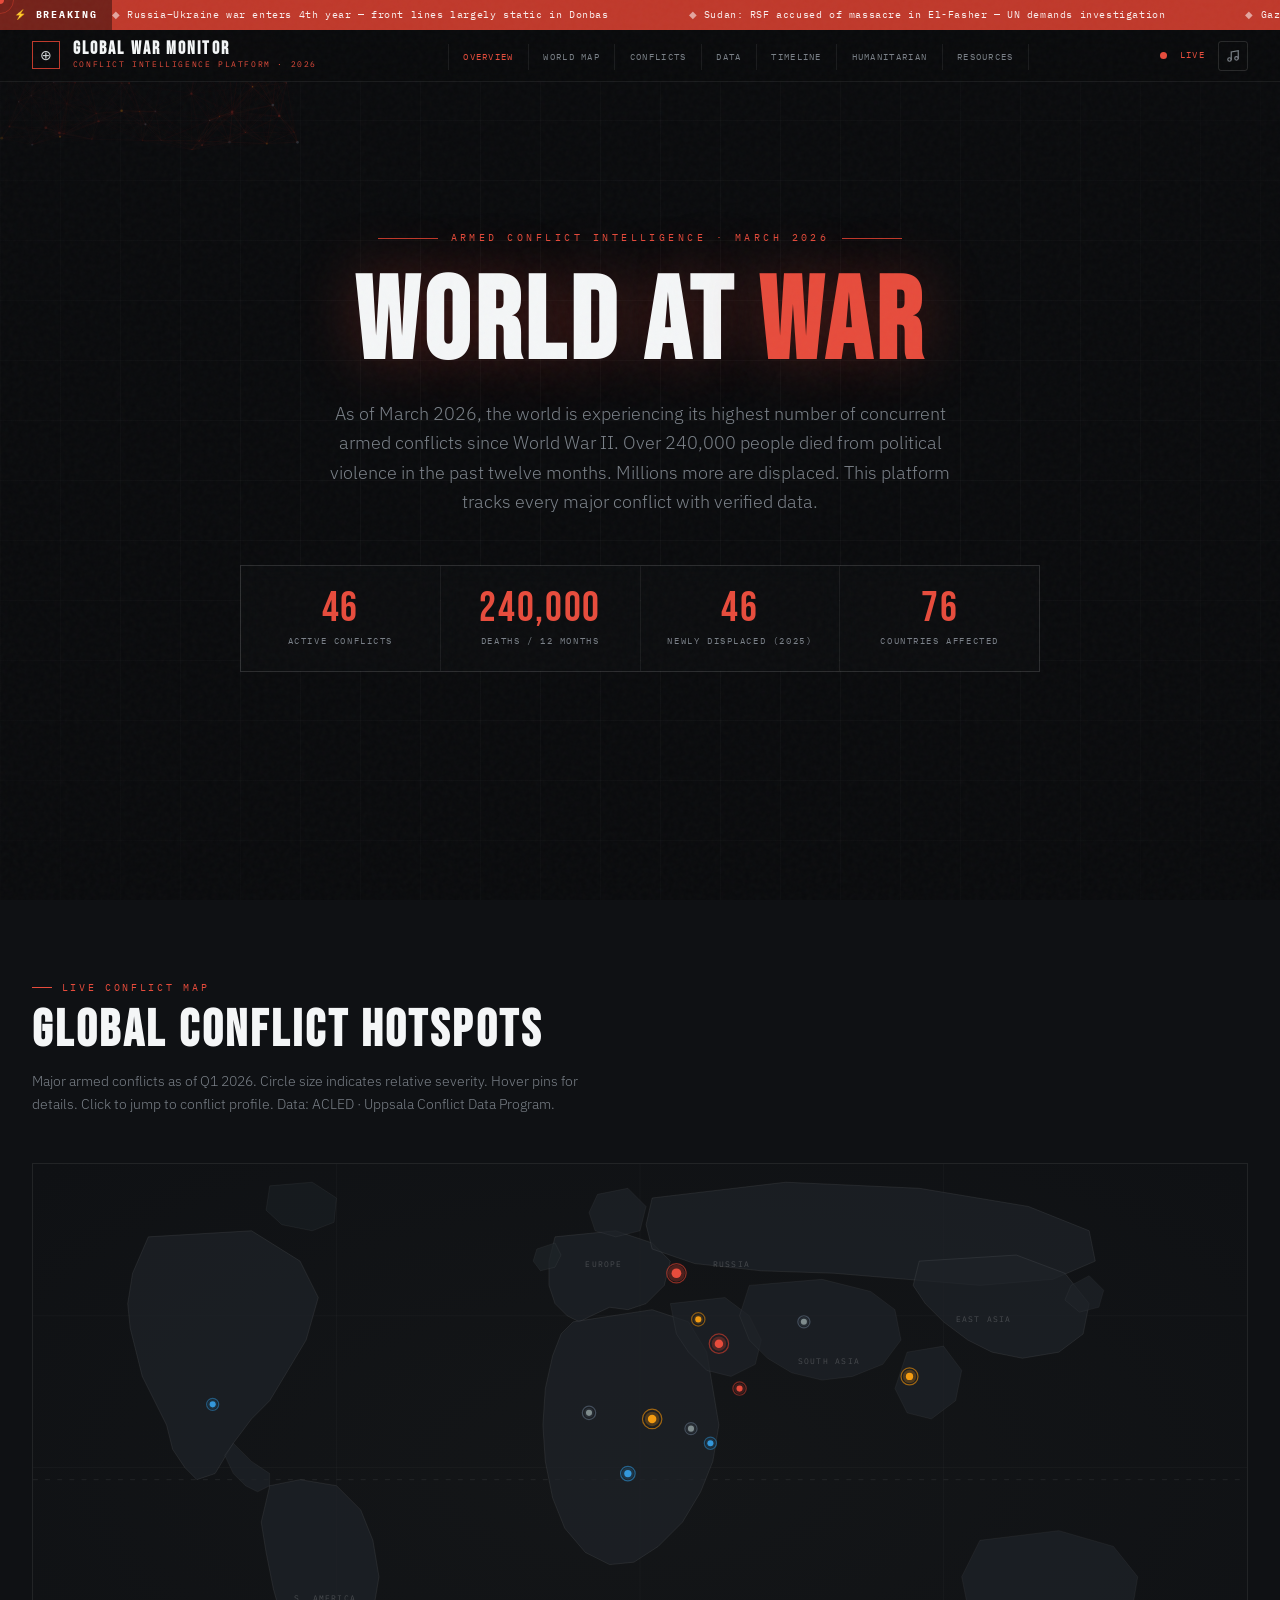
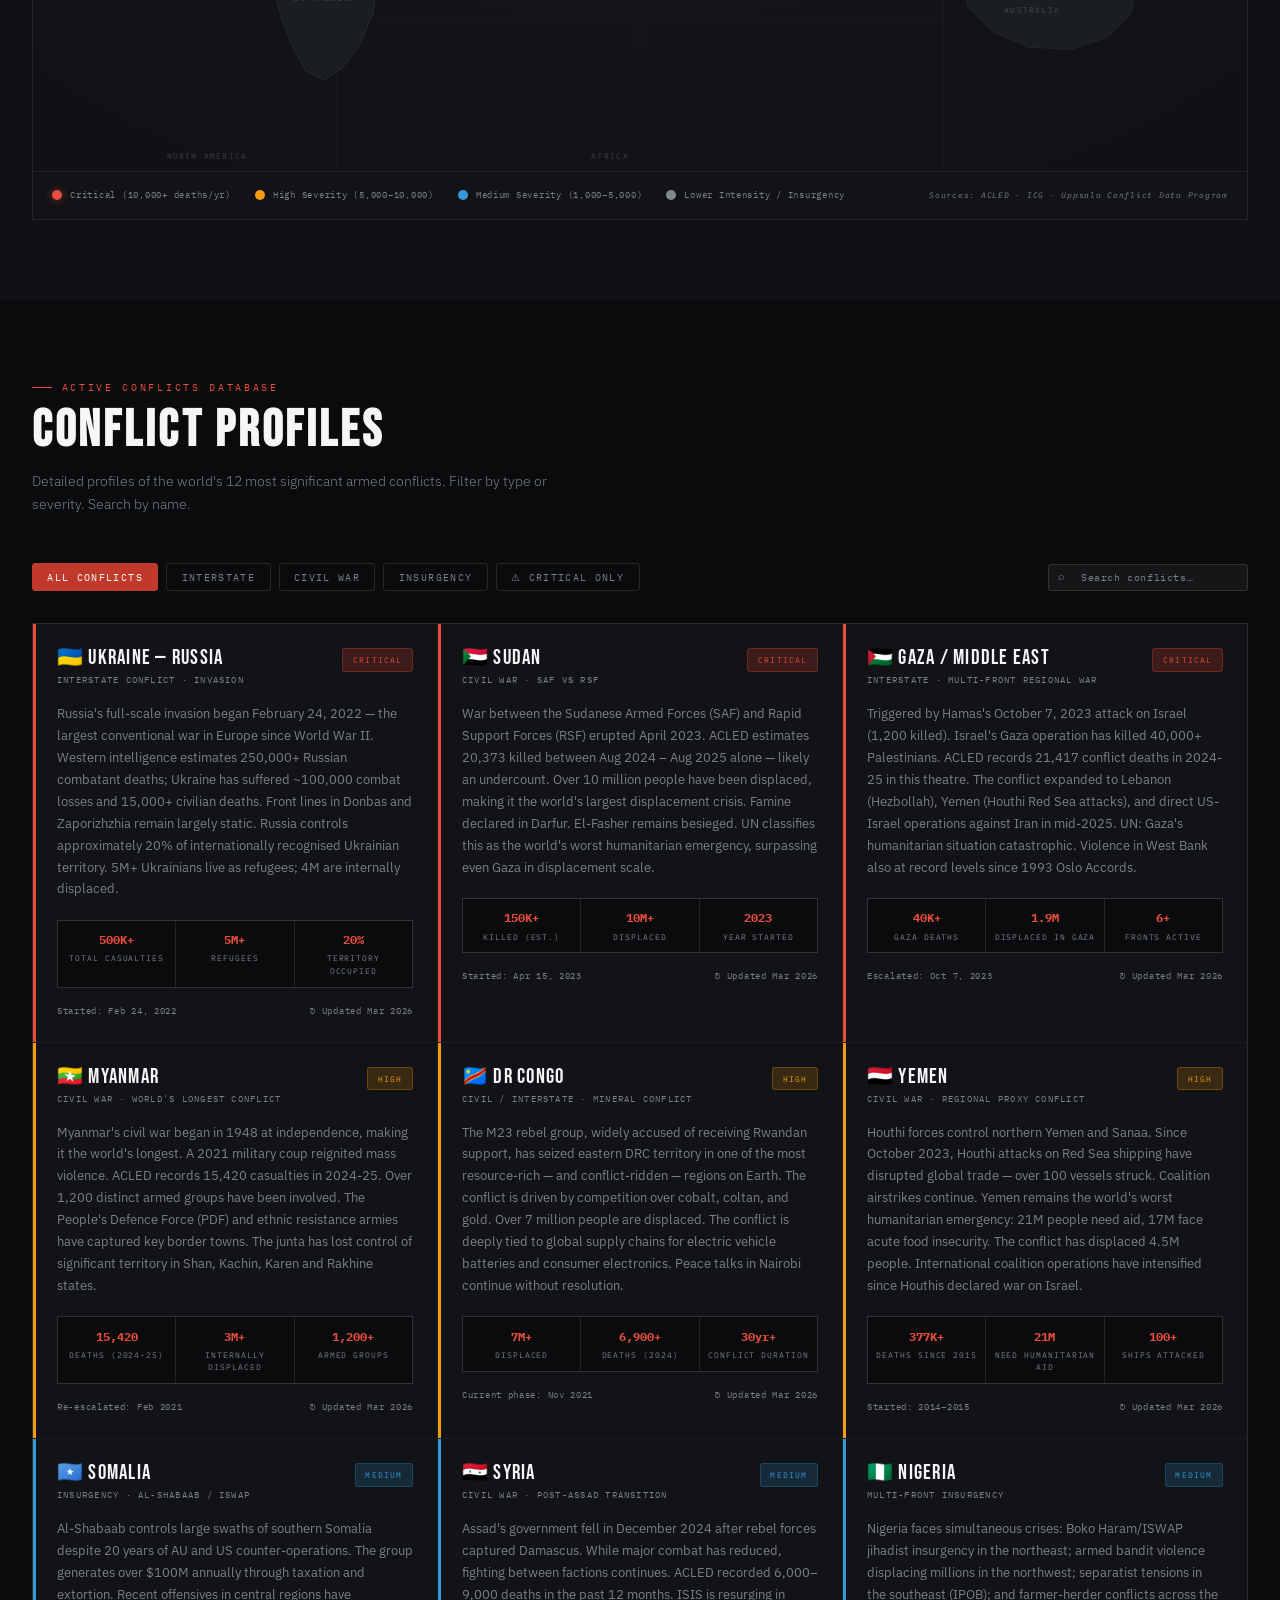
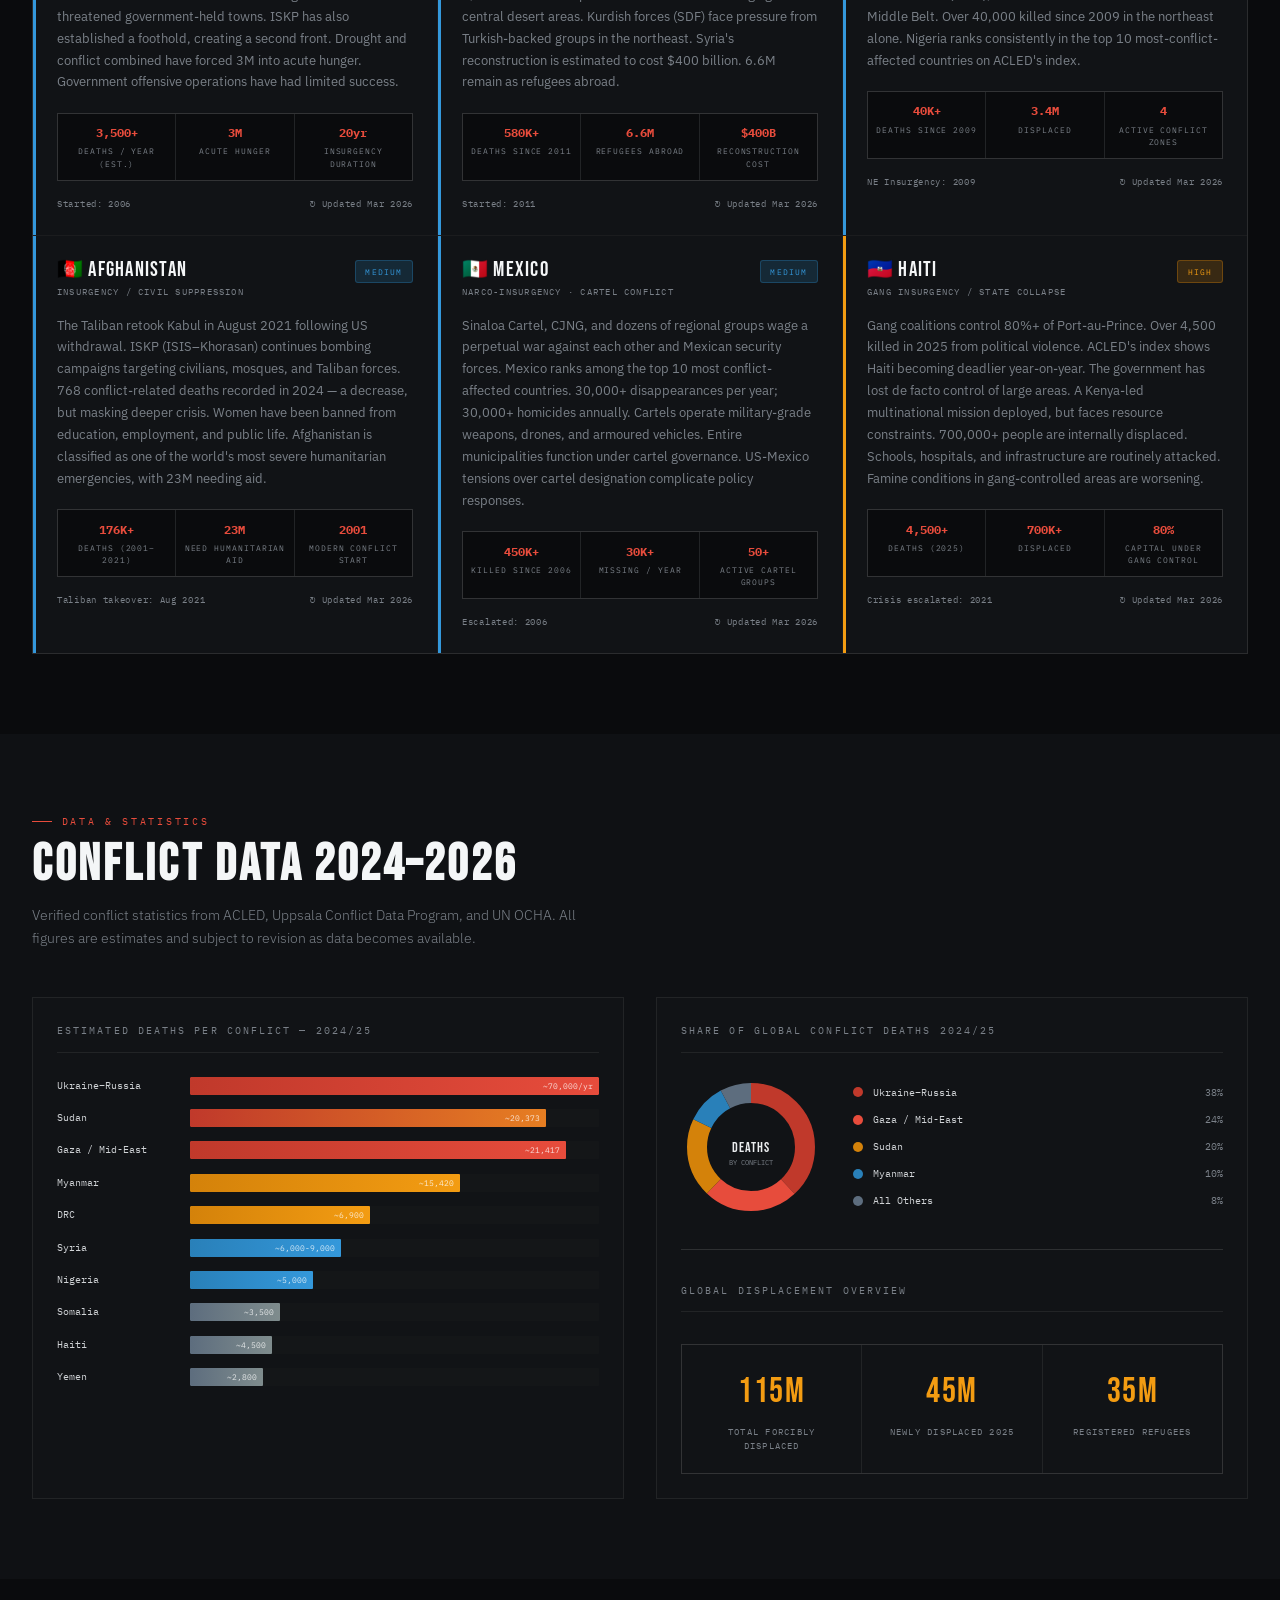
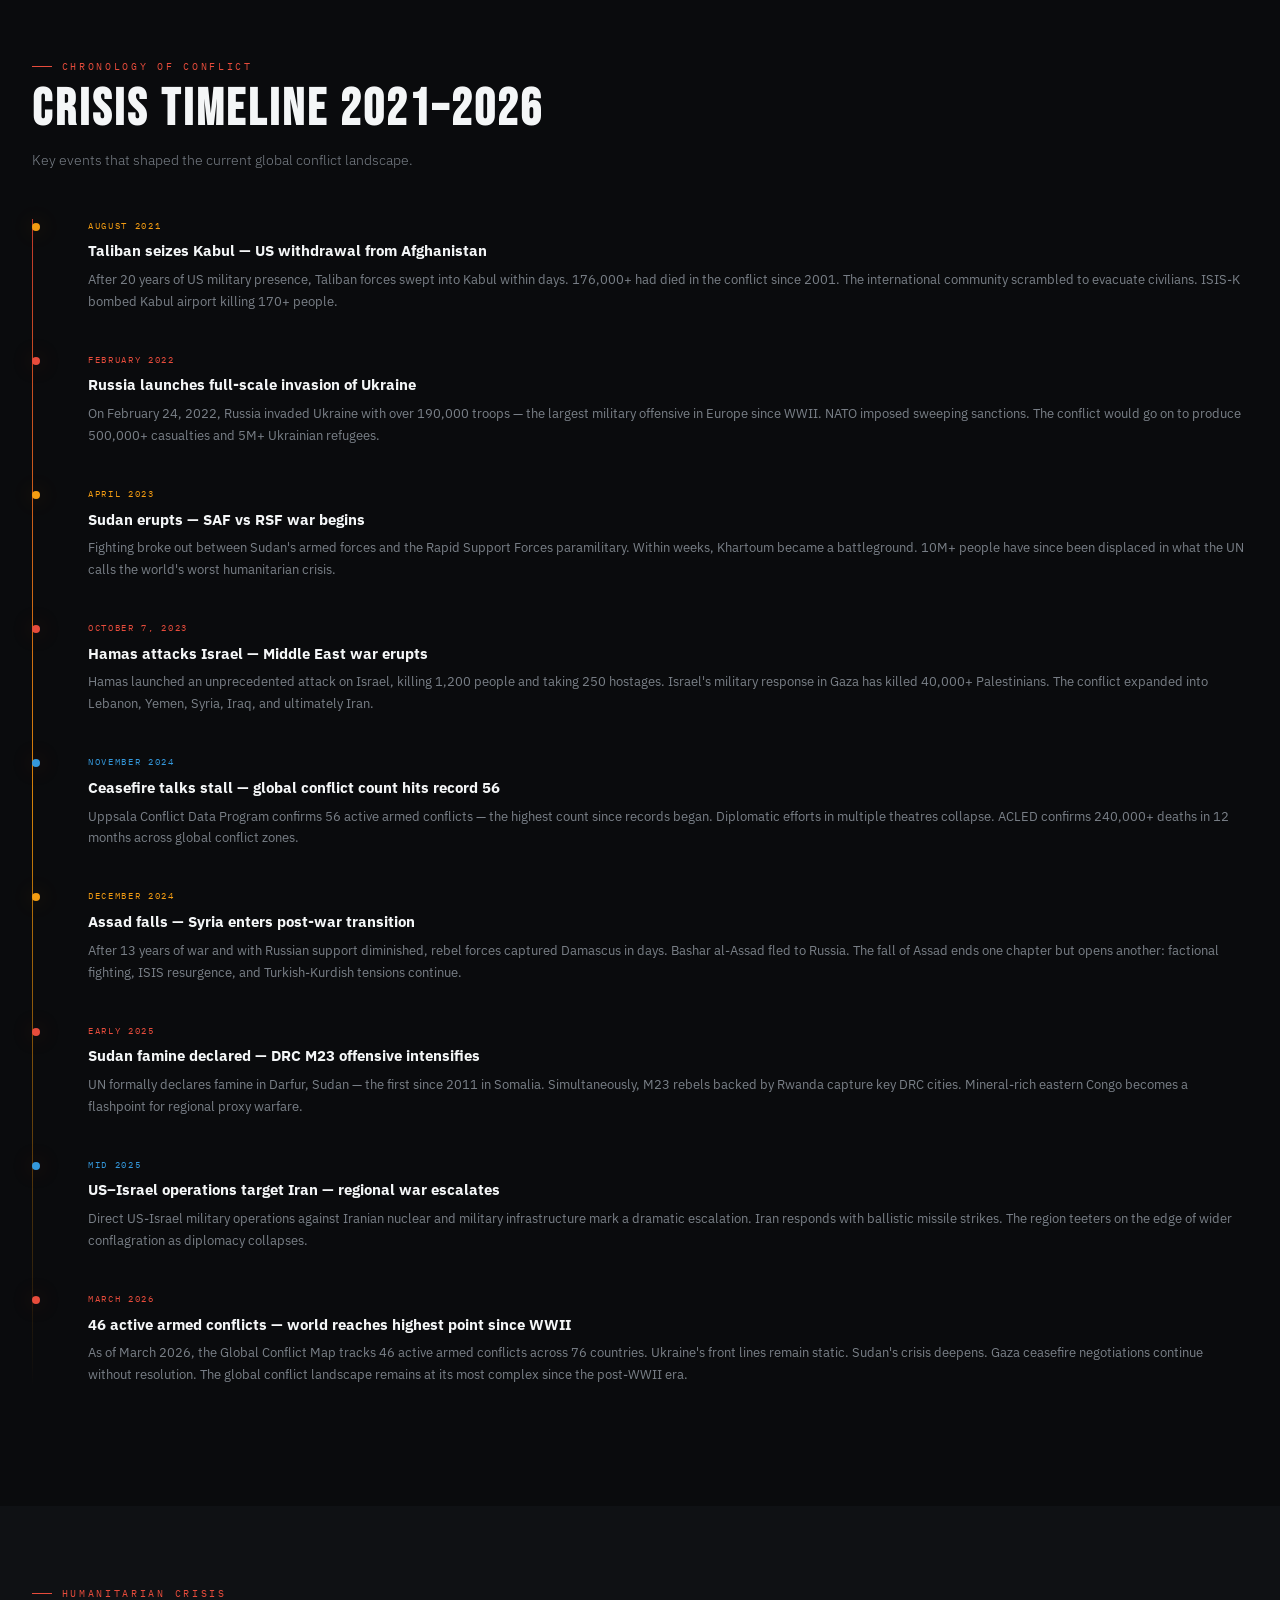
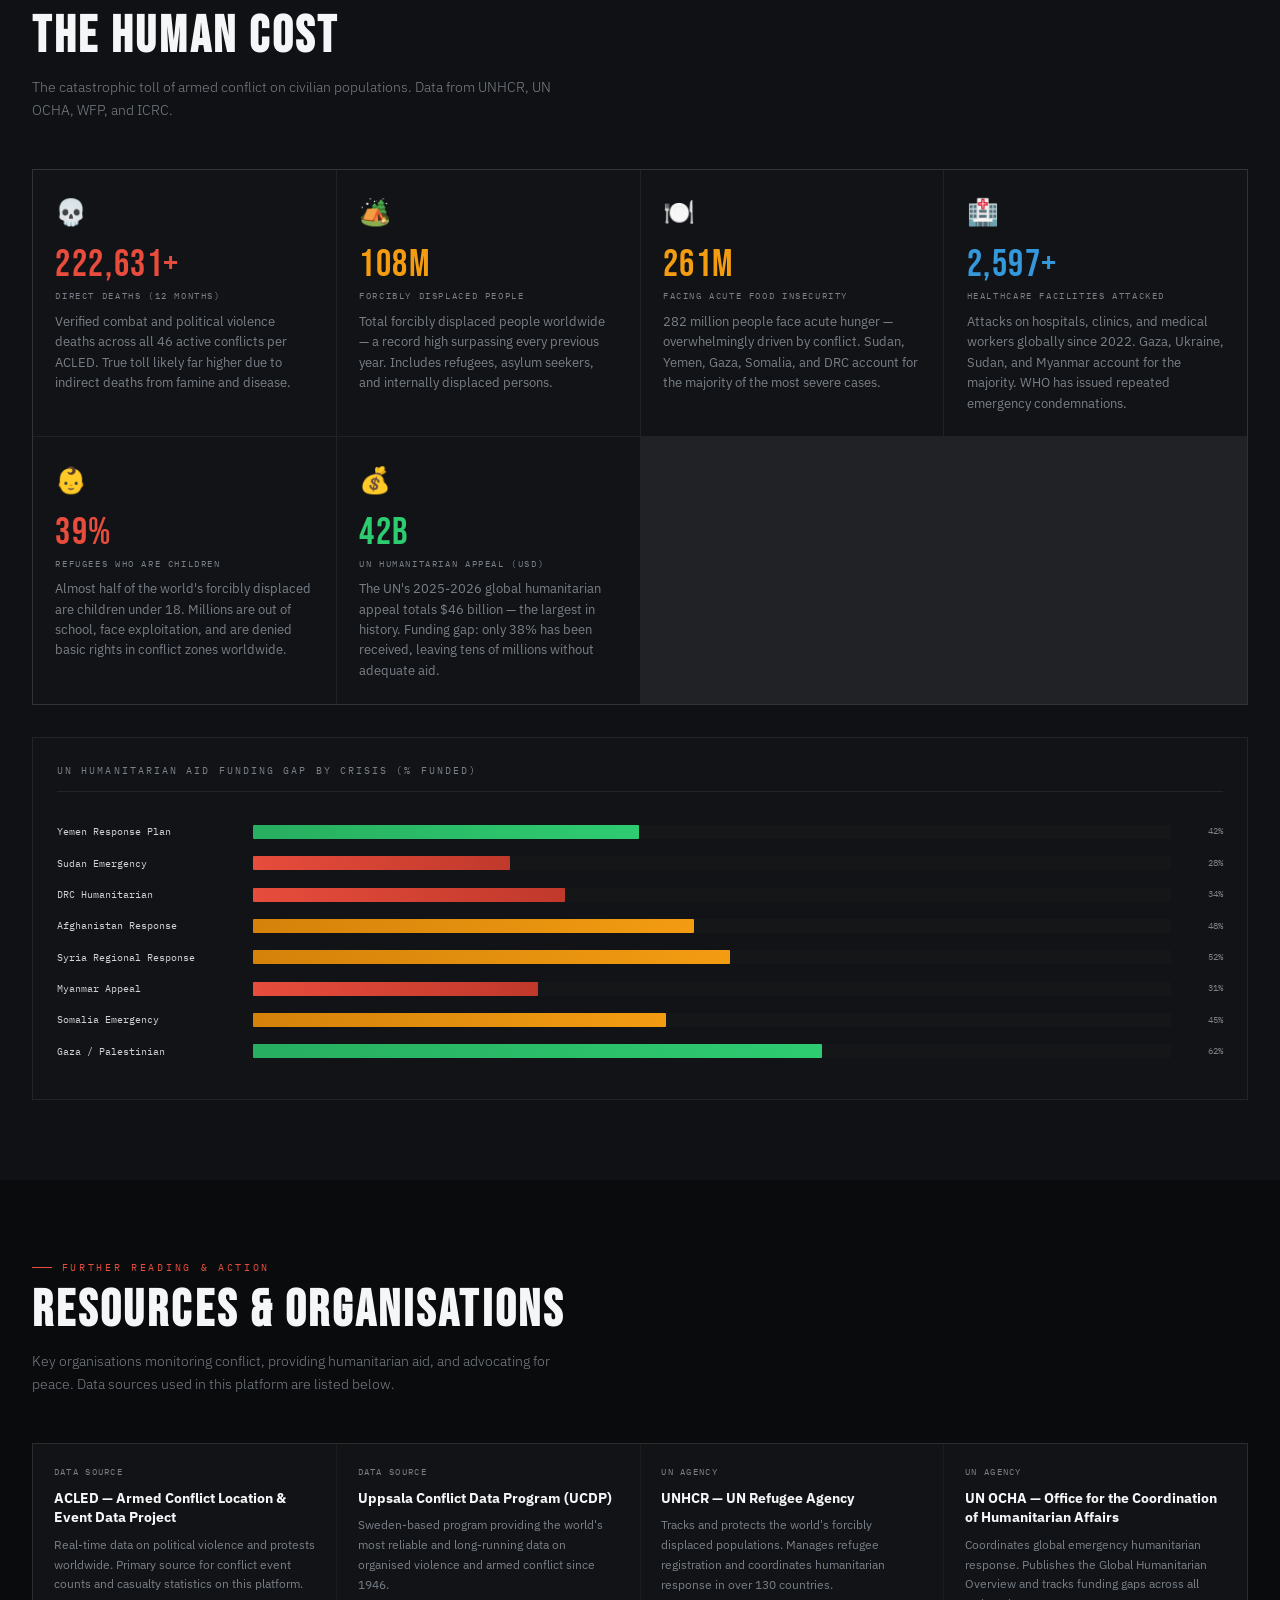
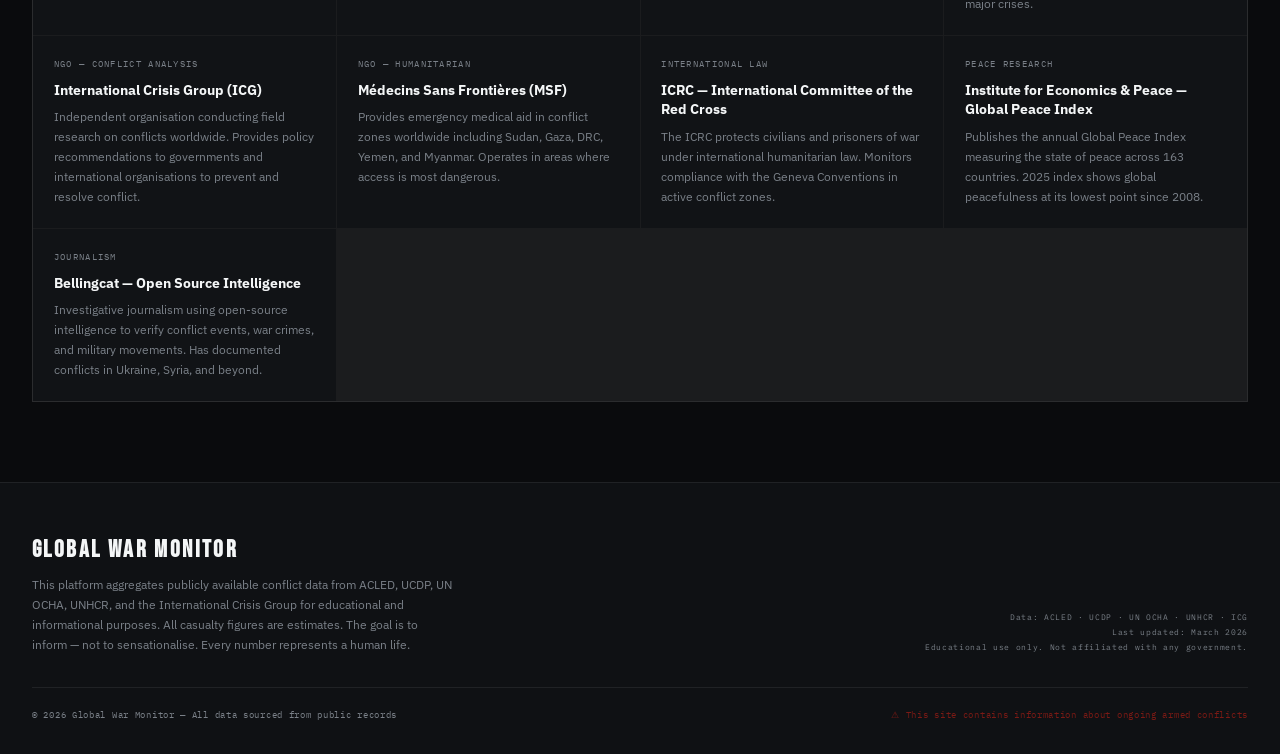
==== commit 40027c06: "changed ui" ====
--- a/Rishab/03/index.html
+++ b/Rishab/03/index.html
@@ -7,7 +7,7 @@
     <meta name="description"
         content="Global War Monitor 2026 — Tracking every major armed conflict worldwide with live data, maps, and humanitarian impact." />
     <title>Global War Monitor 2026 | Active Conflicts Tracker</title>
-    <link rel="stylesheet" href="war-style.css" />
+    <link rel="stylesheet" href="style.css" />
 </head>
 
 <body>
--- a/Rishab/03/style.css
+++ b/Rishab/03/style.css
@@ -0,0 +1,1523 @@
+/* ═══════════════════════════════════════════════════
+   GLOBAL WAR MONITOR 2026 — style.css
+   Design: Dark editorial, journalistic, data-driven
+   Palette: Charcoal · Crimson · Amber · Steel
+═══════════════════════════════════════════════════ */
+
+/* ── Google Fonts ── */
+@import url('https://fonts.googleapis.com/css2?family=Bebas+Neue&family=IBM+Plex+Mono:wght@400;700&family=IBM+Plex+Sans:ital,wght@0,300;0,400;0,600;0,700;1,300;1,400&display=swap');
+
+/* ════════════════ CSS VARIABLES ════════════════ */
+:root {
+    --bg: #0a0b0d;
+    --bg2: #0f1114;
+    --bg3: #141618;
+    --bg4: #1a1d21;
+    --panel: #111316;
+    --border: rgba(255, 255, 255, .07);
+    --border2: rgba(255, 255, 255, .12);
+    --red: #c0392b;
+    --red-bright: #e74c3c;
+    --red-dim: #7a1a15;
+    --amber: #d4820a;
+    --amber-light: #f39c12;
+    --amber-dim: #6b4005;
+    --green: #27ae60;
+    --green-dim: #1a5c35;
+    --blue: #2980b9;
+    --blue-light: #3498db;
+    --steel: #5d6d7e;
+    --steel-light: #7f8c8d;
+    --text: #d0d3d6;
+    --text-dim: #7a8088;
+    --text-bright: #eaecee;
+    --white: #f4f6f7;
+    --font-head: 'Bebas Neue', sans-serif;
+    --font-mono: 'IBM Plex Mono', monospace;
+    --font-body: 'IBM Plex Sans', sans-serif;
+    --radius: 3px;
+    --glow-red: 0 0 20px rgba(192, 57, 43, .35);
+    --glow-amber: 0 0 20px rgba(212, 130, 10, .3);
+}
+
+/* ════════════════ RESET ════════════════ */
+*,
+*::before,
+*::after {
+    margin: 0;
+    padding: 0;
+    box-sizing: border-box;
+}
+
+html {
+    scroll-behavior: smooth;
+    overflow-x: hidden;
+}
+
+body {
+    background: var(--bg);
+    color: var(--text);
+    font-family: var(--font-body);
+    overflow-x: hidden;
+    cursor: none;
+    line-height: 1.6;
+}
+
+a {
+    color: inherit;
+    text-decoration: none;
+}
+
+button {
+    font-family: var(--font-body);
+}
+
+img {
+    display: block;
+    max-width: 100%;
+}
+
+/* ════════════════ CUSTOM CURSOR ════════════════ */
+#cursor-dot {
+    position: fixed;
+    width: 8px;
+    height: 8px;
+    border-radius: 50%;
+    background: var(--red-bright);
+    pointer-events: none;
+    z-index: 9999;
+    transform: translate(-50%, -50%);
+    transition: width .18s, height .18s, background .3s;
+}
+
+#cursor-ring {
+    position: fixed;
+    width: 28px;
+    height: 28px;
+    border-radius: 50%;
+    border: 1px solid rgba(192, 57, 43, .6);
+    pointer-events: none;
+    z-index: 9998;
+    transform: translate(-50%, -50%);
+    transition: left .13s ease-out, top .13s ease-out, border-color .3s;
+}
+
+body.cursor-big #cursor-dot {
+    width: 14px;
+    height: 14px;
+    background: var(--amber-light);
+}
+
+body.cursor-big #cursor-ring {
+    border-color: rgba(212, 130, 10, .7);
+}
+
+/* ════════════════ SCROLLBAR ════════════════ */
+#scroll-progress {
+    position: fixed;
+    top: 0;
+    left: 0;
+    height: 2px;
+    background: linear-gradient(90deg, var(--red), var(--amber-light));
+    z-index: 1000;
+    width: 0%;
+    box-shadow: 0 0 8px var(--red);
+    transition: width .08s;
+}
+
+::-webkit-scrollbar {
+    width: 4px;
+}
+
+::-webkit-scrollbar-track {
+    background: var(--bg2);
+}
+
+::-webkit-scrollbar-thumb {
+    background: var(--red-dim);
+    border-radius: 2px;
+}
+
+/* ════════════════ BREAKING NEWS TICKER ════════════════ */
+#ticker-bar {
+    position: fixed;
+    top: 0;
+    left: 0;
+    right: 0;
+    z-index: 800;
+    height: 30px;
+    background: var(--red);
+    display: flex;
+    align-items: center;
+    overflow: hidden;
+}
+
+#ticker-label {
+    flex-shrink: 0;
+    background: rgba(0, 0, 0, .4);
+    padding: 0 14px;
+    height: 100%;
+    display: flex;
+    align-items: center;
+    font-family: var(--font-mono);
+    font-size: .62rem;
+    font-weight: 700;
+    letter-spacing: .18em;
+    color: #fff;
+    white-space: nowrap;
+}
+
+#ticker-track {
+    display: flex;
+    gap: 5rem;
+    animation: tickerScroll 60s linear infinite;
+    white-space: nowrap;
+    align-items: center;
+}
+
+#ticker-track span {
+    font-family: var(--font-mono);
+    font-size: .62rem;
+    font-weight: 400;
+    color: rgba(255, 255, 255, .92);
+    letter-spacing: .06em;
+}
+
+#ticker-track span::before {
+    content: '◆ ';
+    color: rgba(255, 255, 255, .55);
+}
+
+@keyframes tickerScroll {
+    0% {
+        transform: translateX(0);
+    }
+
+    100% {
+        transform: translateX(-50%);
+    }
+}
+
+/* ════════════════ MAIN NAV ════════════════ */
+nav#main-nav {
+    position: fixed;
+    top: 30px;
+    left: 0;
+    right: 0;
+    z-index: 700;
+    height: 52px;
+    background: rgba(10, 11, 13, .92);
+    border-bottom: 1px solid var(--border);
+    display: flex;
+    align-items: center;
+    padding: 0 2rem;
+    backdrop-filter: blur(12px);
+    justify-content: space-between;
+}
+
+.nav-brand {
+    display: flex;
+    align-items: center;
+    gap: .8rem;
+}
+
+.nav-brand-icon {
+    width: 28px;
+    height: 28px;
+    border: 1px solid var(--red);
+    display: flex;
+    align-items: center;
+    justify-content: center;
+    flex-shrink: 0;
+}
+
+.nav-brand-icon span {
+    font-size: 14px;
+}
+
+.nav-brand h1 {
+    font-family: var(--font-head);
+    font-size: 1.1rem;
+    letter-spacing: .12em;
+    color: var(--white);
+    line-height: 1;
+}
+
+.nav-brand p {
+    font-family: var(--font-mono);
+    font-size: .5rem;
+    color: var(--red-bright);
+    letter-spacing: .2em;
+    text-transform: uppercase;
+}
+
+.nav-links {
+    display: flex;
+    gap: 0;
+    list-style: none;
+}
+
+.nav-links li a {
+    font-family: var(--font-mono);
+    font-size: .58rem;
+    letter-spacing: .14em;
+    text-transform: uppercase;
+    color: var(--text-dim);
+    padding: .4rem .9rem;
+    transition: color .2s;
+    border-right: 1px solid var(--border);
+}
+
+.nav-links li:first-child a {
+    border-left: 1px solid var(--border);
+}
+
+.nav-links li a:hover,
+.nav-links li a.active {
+    color: var(--red-bright);
+}
+
+.nav-right {
+    display: flex;
+    align-items: center;
+    gap: .8rem;
+}
+
+#live-dot {
+    width: 7px;
+    height: 7px;
+    border-radius: 50%;
+    background: var(--red-bright);
+    animation: livePulse 1.5s ease-in-out infinite;
+}
+
+@keyframes livePulse {
+
+    0%,
+    100% {
+        box-shadow: 0 0 0 0 rgba(231, 76, 60, .5);
+    }
+
+    50% {
+        box-shadow: 0 0 0 5px rgba(231, 76, 60, 0);
+    }
+}
+
+#live-label {
+    font-family: var(--font-mono);
+    font-size: .58rem;
+    letter-spacing: .15em;
+    color: var(--red-bright);
+}
+
+#music-btn {
+    background: transparent;
+    border: 1px solid var(--border2);
+    cursor: pointer;
+    width: 30px;
+    height: 30px;
+    display: flex;
+    align-items: center;
+    justify-content: center;
+    color: var(--text-dim);
+    transition: all .25s;
+    border-radius: var(--radius);
+}
+
+#music-btn:hover {
+    border-color: var(--amber);
+    color: var(--amber-light);
+}
+
+#music-btn.active {
+    border-color: var(--amber);
+    color: var(--amber-light);
+    box-shadow: var(--glow-amber);
+}
+
+#hamburger {
+    display: none;
+    background: transparent;
+    border: 1px solid var(--border2);
+    cursor: pointer;
+    width: 30px;
+    height: 30px;
+    flex-direction: column;
+    justify-content: center;
+    align-items: center;
+    gap: 5px;
+    border-radius: var(--radius);
+}
+
+#hamburger span {
+    display: block;
+    width: 16px;
+    height: 1px;
+    background: var(--text-dim);
+    transition: all .3s;
+}
+
+#mobile-menu {
+    display: none;
+    position: fixed;
+    top: 82px;
+    left: 0;
+    right: 0;
+    background: var(--bg2);
+    border-bottom: 1px solid var(--border);
+    z-index: 690;
+    padding: 1rem;
+    flex-direction: column;
+    gap: .4rem;
+}
+
+#mobile-menu a {
+    font-family: var(--font-mono);
+    font-size: .68rem;
+    letter-spacing: .14em;
+    text-transform: uppercase;
+    color: var(--text-dim);
+    padding: .5rem .8rem;
+    border: 1px solid var(--border);
+    transition: color .2s;
+}
+
+#mobile-menu a:hover {
+    color: var(--red-bright);
+    border-color: var(--red-dim);
+}
+
+#mobile-menu.open {
+    display: flex;
+}
+
+/* ════════════════ SECTION BASE ════════════════ */
+section {
+    padding: 5rem 2rem;
+    scroll-margin-top: 82px;
+}
+
+.section-inner {
+    max-width: 1280px;
+    margin: 0 auto;
+}
+
+.section-header {
+    margin-bottom: 3rem;
+}
+
+.section-tag {
+    font-family: var(--font-mono);
+    font-size: .6rem;
+    letter-spacing: .28em;
+    text-transform: uppercase;
+    color: var(--red-bright);
+    margin-bottom: .6rem;
+    display: flex;
+    align-items: center;
+    gap: .6rem;
+}
+
+.section-tag::before {
+    content: '';
+    display: block;
+    width: 20px;
+    height: 1px;
+    background: var(--red-bright);
+}
+
+.section-title {
+    font-family: var(--font-head);
+    font-size: clamp(2rem, 4vw, 3.2rem);
+    letter-spacing: .06em;
+    color: var(--white);
+    line-height: 1;
+    margin-bottom: .8rem;
+}
+
+.section-sub {
+    font-size: .9rem;
+    color: var(--text-dim);
+    max-width: 560px;
+    font-weight: 300;
+}
+
+hr.section-rule {
+    border: none;
+    height: 1px;
+    background: var(--border2);
+    margin: 2rem 0;
+}
+
+/* ════════════════ HERO SECTION ════════════════ */
+#hero {
+    min-height: 100vh;
+    padding-top: 82px;
+    display: flex;
+    align-items: center;
+    justify-content: center;
+    position: relative;
+    overflow: hidden;
+}
+
+#hero-canvas {
+    position: absolute;
+    inset: 0;
+    z-index: 0;
+}
+
+#hero-grid {
+    position: absolute;
+    inset: 0;
+    z-index: 1;
+    pointer-events: none;
+    background-image:
+        linear-gradient(rgba(255, 255, 255, .025) 1px, transparent 1px),
+        linear-gradient(90deg, rgba(255, 255, 255, .025) 1px, transparent 1px);
+    background-size: 60px 60px;
+}
+
+#hero-vignette {
+    position: absolute;
+    inset: 0;
+    z-index: 2;
+    pointer-events: none;
+    background: radial-gradient(ellipse 80% 80% at 50% 50%, transparent 30%, var(--bg) 100%);
+}
+
+.hero-inner {
+    position: relative;
+    z-index: 3;
+    text-align: center;
+    max-width: 960px;
+    width: 90%;
+}
+
+.hero-eyebrow {
+    font-family: var(--font-mono);
+    font-size: .62rem;
+    letter-spacing: .35em;
+    color: var(--red-bright);
+    text-transform: uppercase;
+    margin-bottom: 1.5rem;
+    display: flex;
+    align-items: center;
+    justify-content: center;
+    gap: .8rem;
+}
+
+.hero-eyebrow::before,
+.hero-eyebrow::after {
+    content: '';
+    flex: 1;
+    max-width: 60px;
+    height: 1px;
+    background: var(--red);
+}
+
+.hero-title {
+    font-family: var(--font-head);
+    font-size: clamp(3.5rem, 9vw, 8rem);
+    letter-spacing: .04em;
+    color: var(--white);
+    line-height: .95;
+    margin-bottom: 1.2rem;
+    text-shadow: 0 0 60px rgba(192, 57, 43, .35);
+}
+
+.hero-title span {
+    color: var(--red-bright);
+}
+
+.hero-sub {
+    font-size: clamp(.95rem, 1.8vw, 1.15rem);
+    font-weight: 300;
+    color: var(--text-dim);
+    max-width: 620px;
+    margin: 0 auto 3rem;
+}
+
+/* Stat counters in hero */
+.hero-stats {
+    display: grid;
+    grid-template-columns: repeat(4, 1fr);
+    gap: 1px;
+    background: var(--border);
+    border: 1px solid var(--border);
+    max-width: 800px;
+    margin: 0 auto;
+}
+
+.hero-stat {
+    background: rgba(10, 11, 13, .85);
+    padding: 1.4rem 1rem;
+    text-align: center;
+    backdrop-filter: blur(8px);
+}
+
+.hero-stat-num {
+    font-family: var(--font-head);
+    font-size: clamp(1.6rem, 3.5vw, 2.6rem);
+    color: var(--red-bright);
+    letter-spacing: .04em;
+    line-height: 1;
+    margin-bottom: .3rem;
+}
+
+.hero-stat-label {
+    font-family: var(--font-mono);
+    font-size: .55rem;
+    letter-spacing: .18em;
+    color: var(--text-dim);
+    text-transform: uppercase;
+}
+
+/* ════════════════ WORLD MAP ════════════════ */
+#map-section {
+    background: var(--bg2);
+}
+
+#map-wrap {
+    position: relative;
+    border: 1px solid var(--border);
+    overflow: hidden;
+    background: var(--panel);
+}
+
+#world-map-svg {
+    width: 100%;
+    height: auto;
+    display: block;
+}
+
+.conflict-pin {
+    cursor: pointer;
+    transform-origin: center;
+    animation: pinPulse 2s ease-in-out infinite;
+}
+
+.conflict-pin circle.ring {
+    fill: none;
+    stroke-width: 1;
+    animation: ringExpand 2s ease-out infinite;
+}
+
+@keyframes pinPulse {
+
+    0%,
+    100% {
+        transform: scale(1);
+    }
+
+    50% {
+        transform: scale(1.15);
+    }
+}
+
+@keyframes ringExpand {
+    0% {
+        r: 8;
+        opacity: .8;
+    }
+
+    100% {
+        r: 20;
+        opacity: 0;
+    }
+}
+
+/* Tooltip */
+#map-tooltip {
+    position: absolute;
+    background: rgba(20, 22, 24, .96);
+    border: 1px solid var(--border2);
+    padding: .8rem 1rem;
+    pointer-events: none;
+    opacity: 0;
+    transition: opacity .2s;
+    max-width: 220px;
+    z-index: 10;
+    backdrop-filter: blur(8px);
+}
+
+#map-tooltip h4 {
+    font-family: var(--font-mono);
+    font-size: .7rem;
+    font-weight: 700;
+    color: var(--red-bright);
+    margin-bottom: .4rem;
+    letter-spacing: .08em;
+}
+
+#map-tooltip p {
+    font-size: .75rem;
+    color: var(--text);
+    line-height: 1.5;
+}
+
+.map-legend {
+    display: flex;
+    gap: 1.5rem;
+    padding: 1rem 1.2rem;
+    border-top: 1px solid var(--border);
+    flex-wrap: wrap;
+}
+
+.legend-item {
+    display: flex;
+    align-items: center;
+    gap: .5rem;
+    font-family: var(--font-mono);
+    font-size: .58rem;
+    color: var(--text-dim);
+    letter-spacing: .08em;
+}
+
+.legend-dot {
+    width: 10px;
+    height: 10px;
+    border-radius: 50%;
+}
+
+/* ════════════════ CONFLICT CARDS ════════════════ */
+#conflicts {
+    background: var(--bg);
+}
+
+.filter-bar {
+    display: flex;
+    gap: .5rem;
+    flex-wrap: wrap;
+    margin-bottom: 2rem;
+}
+
+.filter-btn {
+    font-family: var(--font-mono);
+    font-size: .6rem;
+    letter-spacing: .14em;
+    text-transform: uppercase;
+    padding: .4rem .9rem;
+    border: 1px solid var(--border2);
+    background: transparent;
+    color: var(--text-dim);
+    cursor: pointer;
+    transition: all .2s;
+    border-radius: var(--radius);
+}
+
+.filter-btn:hover {
+    color: var(--text);
+    border-color: var(--steel-light);
+}
+
+.filter-btn.active {
+    background: var(--red);
+    border-color: var(--red);
+    color: #fff;
+}
+
+.search-wrap {
+    margin-left: auto;
+    position: relative;
+}
+
+#conflict-search {
+    background: var(--bg3);
+    border: 1px solid var(--border2);
+    color: var(--text);
+    padding: .4rem .8rem .4rem 2rem;
+    font-family: var(--font-mono);
+    font-size: .62rem;
+    letter-spacing: .06em;
+    width: 200px;
+    outline: none;
+    border-radius: var(--radius);
+    transition: border-color .2s;
+}
+
+#conflict-search::placeholder {
+    color: var(--text-dim);
+}
+
+#conflict-search:focus {
+    border-color: var(--red-dim);
+}
+
+.search-icon {
+    position: absolute;
+    left: .6rem;
+    top: 50%;
+    transform: translateY(-50%);
+    color: var(--text-dim);
+    font-size: .7rem;
+}
+
+/* Cards grid */
+#cards-grid {
+    display: grid;
+    grid-template-columns: repeat(auto-fill, minmax(340px, 1fr));
+    gap: 1px;
+    background: var(--border);
+    border: 1px solid var(--border);
+}
+
+.conflict-card {
+    background: var(--panel);
+    padding: 1.5rem;
+    transition: background .25s;
+    position: relative;
+    overflow: hidden;
+}
+
+.conflict-card:hover {
+    background: var(--bg3);
+}
+
+.conflict-card::before {
+    content: '';
+    position: absolute;
+    left: 0;
+    top: 0;
+    bottom: 0;
+    width: 3px;
+}
+
+.conflict-card.severity-critical::before {
+    background: var(--red-bright);
+}
+
+.conflict-card.severity-high::before {
+    background: var(--amber-light);
+}
+
+.conflict-card.severity-medium::before {
+    background: var(--blue-light);
+}
+
+.conflict-card.severity-low::before {
+    background: var(--green);
+}
+
+.card-header {
+    display: flex;
+    justify-content: space-between;
+    align-items: flex-start;
+    margin-bottom: 1rem;
+}
+
+.card-country {
+    font-family: var(--font-head);
+    font-size: 1.3rem;
+    letter-spacing: .06em;
+    color: var(--white);
+    line-height: 1;
+    margin-bottom: .25rem;
+}
+
+.card-type {
+    font-family: var(--font-mono);
+    font-size: .55rem;
+    letter-spacing: .14em;
+    color: var(--text-dim);
+    text-transform: uppercase;
+}
+
+.severity-badge {
+    font-family: var(--font-mono);
+    font-size: .52rem;
+    letter-spacing: .14em;
+    padding: .25rem .6rem;
+    border-radius: var(--radius);
+    text-transform: uppercase;
+    flex-shrink: 0;
+}
+
+.severity-badge.critical {
+    background: rgba(192, 57, 43, .25);
+    color: var(--red-bright);
+    border: 1px solid rgba(192, 57, 43, .4);
+}
+
+.severity-badge.high {
+    background: rgba(212, 130, 10, .2);
+    color: var(--amber-light);
+    border: 1px solid rgba(212, 130, 10, .35);
+}
+
+.severity-badge.medium {
+    background: rgba(41, 128, 185, .2);
+    color: var(--blue-light);
+    border: 1px solid rgba(41, 128, 185, .35);
+}
+
+.severity-badge.low {
+    background: rgba(39, 174, 96, .2);
+    color: #2ecc71;
+    border: 1px solid rgba(39, 174, 96, .35);
+}
+
+.card-body {
+    font-size: .83rem;
+    color: var(--text-dim);
+    line-height: 1.65;
+    margin-bottom: 1.2rem;
+}
+
+.card-stats {
+    display: grid;
+    grid-template-columns: 1fr 1fr 1fr;
+    gap: 1px;
+    background: var(--border);
+    border: 1px solid var(--border);
+}
+
+.card-stat {
+    background: var(--bg);
+    padding: .6rem .5rem;
+    text-align: center;
+}
+
+.card-stat-num {
+    font-family: var(--font-mono);
+    font-size: .78rem;
+    font-weight: 700;
+    color: var(--red-bright);
+    margin-bottom: .15rem;
+}
+
+.card-stat-label {
+    font-family: var(--font-mono);
+    font-size: .48rem;
+    letter-spacing: .12em;
+    color: var(--text-dim);
+    text-transform: uppercase;
+}
+
+.card-footer {
+    display: flex;
+    justify-content: space-between;
+    align-items: center;
+    margin-top: 1rem;
+    font-family: var(--font-mono);
+    font-size: .55rem;
+    color: var(--text-dim);
+    letter-spacing: .08em;
+}
+
+.card-started {
+    color: var(--text-dim);
+}
+
+.card-update::before {
+    content: '↻ ';
+}
+
+.hidden {
+    display: none !important;
+}
+
+/* ════════════════ SEVERITY BAR CHART ════════════════ */
+#data-section {
+    background: var(--bg2);
+}
+
+.chart-grid {
+    display: grid;
+    grid-template-columns: 1fr 1fr;
+    gap: 2rem;
+}
+
+.chart-panel {
+    background: var(--panel);
+    border: 1px solid var(--border);
+    padding: 1.5rem;
+}
+
+.chart-panel-title {
+    font-family: var(--font-mono);
+    font-size: .65rem;
+    letter-spacing: .2em;
+    text-transform: uppercase;
+    color: var(--text-dim);
+    margin-bottom: 1.5rem;
+    padding-bottom: .8rem;
+    border-bottom: 1px solid var(--border);
+}
+
+/* Casualty bar chart */
+.bar-row {
+    display: flex;
+    align-items: center;
+    gap: .8rem;
+    margin-bottom: .9rem;
+}
+
+.bar-label {
+    font-family: var(--font-mono);
+    font-size: .62rem;
+    color: var(--text);
+    width: 120px;
+    flex-shrink: 0;
+    white-space: nowrap;
+    overflow: hidden;
+    text-overflow: ellipsis;
+}
+
+.bar-track {
+    flex: 1;
+    height: 18px;
+    background: var(--bg3);
+    border-radius: 1px;
+    overflow: hidden;
+    position: relative;
+}
+
+.bar-fill {
+    height: 100%;
+    border-radius: 1px;
+    transition: width 1.5s cubic-bezier(.4, 0, .2, 1);
+    position: relative;
+}
+
+.bar-fill::after {
+    content: attr(data-val);
+    position: absolute;
+    right: 6px;
+    top: 50%;
+    transform: translateY(-50%);
+    font-family: var(--font-mono);
+    font-size: .52rem;
+    color: rgba(255, 255, 255, .8);
+    white-space: nowrap;
+}
+
+/* Donut chart */
+.donut-wrap {
+    display: flex;
+    align-items: center;
+    gap: 2rem;
+}
+
+#donut-svg {
+    flex-shrink: 0;
+}
+
+.donut-legend {
+    flex: 1;
+    display: flex;
+    flex-direction: column;
+    gap: .7rem;
+}
+
+.donut-item {
+    display: flex;
+    align-items: center;
+    gap: .6rem;
+    font-family: var(--font-mono);
+    font-size: .62rem;
+    color: var(--text);
+}
+
+.donut-swatch {
+    width: 10px;
+    height: 10px;
+    border-radius: 50%;
+    flex-shrink: 0;
+}
+
+.donut-pct {
+    margin-left: auto;
+    color: var(--text-dim);
+}
+
+/* Displaced persons stat row */
+.displaced-stats {
+    display: grid;
+    grid-template-columns: repeat(3, 1fr);
+    gap: 1px;
+    background: var(--border);
+    border: 1px solid var(--border);
+    margin-top: 2rem;
+}
+
+.displaced-stat {
+    background: var(--panel);
+    padding: 1.2rem 1rem;
+    text-align: center;
+}
+
+.displaced-num {
+    font-family: var(--font-head);
+    font-size: clamp(1.5rem, 3vw, 2.2rem);
+    color: var(--amber-light);
+    letter-spacing: .04em;
+    margin-bottom: .3rem;
+}
+
+.displaced-label {
+    font-family: var(--font-mono);
+    font-size: .55rem;
+    letter-spacing: .14em;
+    color: var(--text-dim);
+    text-transform: uppercase;
+}
+
+/* ════════════════ TIMELINE ════════════════ */
+#timeline-section {
+    background: var(--bg);
+}
+
+.timeline {
+    position: relative;
+    padding-left: 2rem;
+}
+
+.timeline::before {
+    content: '';
+    position: absolute;
+    left: 0;
+    top: 0;
+    bottom: 0;
+    width: 1px;
+    background: linear-gradient(180deg, var(--red), var(--amber), transparent);
+}
+
+.timeline-item {
+    position: relative;
+    margin-bottom: 2.5rem;
+    padding-left: 1.5rem;
+    opacity: 0;
+    transform: translateX(-20px);
+    transition: opacity .6s ease, transform .6s ease;
+}
+
+.timeline-item.vis {
+    opacity: 1;
+    transform: translateX(0);
+}
+
+.timeline-dot {
+    position: absolute;
+    left: -2rem;
+    top: .25rem;
+    width: 8px;
+    height: 8px;
+    border-radius: 50%;
+    background: var(--red-bright);
+    box-shadow: var(--glow-red);
+}
+
+.timeline-dot.amber {
+    background: var(--amber-light);
+    box-shadow: var(--glow-amber);
+}
+
+.timeline-dot.blue {
+    background: var(--blue-light);
+}
+
+.timeline-dot.steel {
+    background: var(--steel-light);
+}
+
+.timeline-date {
+    font-family: var(--font-mono);
+    font-size: .58rem;
+    letter-spacing: .18em;
+    color: var(--red-bright);
+    text-transform: uppercase;
+    margin-bottom: .3rem;
+}
+
+.timeline-date.amber {
+    color: var(--amber-light);
+}
+
+.timeline-date.blue {
+    color: var(--blue-light);
+}
+
+.timeline-date.steel {
+    color: var(--steel-light);
+}
+
+.timeline-title {
+    font-family: var(--font-body);
+    font-weight: 700;
+    font-size: .95rem;
+    color: var(--white);
+    margin-bottom: .4rem;
+}
+
+.timeline-body {
+    font-size: .83rem;
+    color: var(--text-dim);
+    line-height: 1.65;
+}
+
+/* ════════════════ HUMANITARIAN IMPACT ════════════════ */
+#humanitarian {
+    background: var(--bg2);
+}
+
+.impact-grid {
+    display: grid;
+    grid-template-columns: repeat(auto-fill, minmax(250px, 1fr));
+    gap: 1px;
+    background: var(--border);
+    border: 1px solid var(--border);
+    margin-bottom: 2rem;
+}
+
+.impact-card {
+    background: var(--panel);
+    padding: 1.4rem;
+}
+
+.impact-icon {
+    font-size: 1.6rem;
+    margin-bottom: .8rem;
+}
+
+.impact-num {
+    font-family: var(--font-head);
+    font-size: clamp(1.6rem, 3vw, 2.4rem);
+    color: var(--red-bright);
+    letter-spacing: .04em;
+    line-height: 1;
+    margin-bottom: .3rem;
+}
+
+.impact-num.amber {
+    color: var(--amber-light);
+}
+
+.impact-num.blue {
+    color: var(--blue-light);
+}
+
+.impact-num.green {
+    color: #2ecc71;
+}
+
+.impact-label {
+    font-family: var(--font-mono);
+    font-size: .56rem;
+    letter-spacing: .18em;
+    color: var(--text-dim);
+    text-transform: uppercase;
+    margin-bottom: .5rem;
+}
+
+.impact-desc {
+    font-size: .8rem;
+    color: var(--text-dim);
+    line-height: 1.6;
+}
+
+/* Aid thermometer bars */
+.aid-section {
+    margin-top: 2rem;
+}
+
+.aid-row {
+    display: flex;
+    align-items: center;
+    gap: 1rem;
+    margin-bottom: 1rem;
+}
+
+.aid-label {
+    font-family: var(--font-mono);
+    font-size: .6rem;
+    color: var(--text);
+    width: 180px;
+    flex-shrink: 0;
+}
+
+.aid-bar-track {
+    flex: 1;
+    height: 14px;
+    background: var(--bg3);
+    border-radius: 1px;
+    position: relative;
+}
+
+.aid-bar-fill {
+    height: 100%;
+    border-radius: 1px;
+    transition: width 1.5s ease 0.3s;
+}
+
+.aid-pct {
+    font-family: var(--font-mono);
+    font-size: .58rem;
+    color: var(--text-dim);
+    width: 36px;
+    text-align: right;
+    flex-shrink: 0;
+}
+
+/* ════════════════ RESOURCES & GLOSSARY ════════════════ */
+#resources {
+    background: var(--bg);
+}
+
+.resources-grid {
+    display: grid;
+    grid-template-columns: repeat(auto-fill, minmax(280px, 1fr));
+    gap: 1px;
+    background: var(--border);
+    border: 1px solid var(--border);
+}
+
+.resource-card {
+    background: var(--panel);
+    padding: 1.3rem;
+    transition: background .2s;
+}
+
+.resource-card:hover {
+    background: var(--bg3);
+}
+
+.resource-org {
+    font-family: var(--font-mono);
+    font-size: .58rem;
+    letter-spacing: .14em;
+    color: var(--text-dim);
+    text-transform: uppercase;
+    margin-bottom: .5rem;
+}
+
+.resource-title {
+    font-family: var(--font-body);
+    font-weight: 700;
+    font-size: .9rem;
+    color: var(--white);
+    margin-bottom: .5rem;
+    line-height: 1.35;
+}
+
+.resource-desc {
+    font-size: .78rem;
+    color: var(--text-dim);
+    line-height: 1.6;
+}
+
+/* ════════════════ FOOTER ════════════════ */
+footer {
+    background: var(--bg2);
+    border-top: 1px solid var(--border);
+    padding: 3rem 2rem 2rem;
+}
+
+.footer-inner {
+    max-width: 1280px;
+    margin: 0 auto;
+    display: grid;
+    grid-template-columns: 1fr auto;
+    gap: 2rem;
+    align-items: end;
+}
+
+.footer-brand h2 {
+    font-family: var(--font-head);
+    font-size: 1.5rem;
+    letter-spacing: .1em;
+    color: var(--white);
+    margin-bottom: .4rem;
+}
+
+.footer-brand p {
+    font-size: .78rem;
+    color: var(--text-dim);
+    max-width: 420px;
+    line-height: 1.6;
+}
+
+.footer-disclaimer {
+    font-family: var(--font-mono);
+    font-size: .52rem;
+    letter-spacing: .08em;
+    color: var(--text-dim);
+    line-height: 1.8;
+    text-align: right;
+}
+
+.footer-bottom {
+    max-width: 1280px;
+    margin: 2rem auto 0;
+    padding-top: 1.2rem;
+    border-top: 1px solid var(--border);
+    display: flex;
+    justify-content: space-between;
+    align-items: center;
+    flex-wrap: wrap;
+    gap: .5rem;
+}
+
+.footer-bottom p {
+    font-family: var(--font-mono);
+    font-size: .55rem;
+    color: var(--text-dim);
+    letter-spacing: .08em;
+}
+
+/* ════════════════ SCROLL-REVEAL UTILITY ════════════════ */
+.reveal {
+    opacity: 0;
+    transform: translateY(24px);
+    transition: opacity .7s ease, transform .7s ease;
+}
+
+.reveal.vis {
+    opacity: 1;
+    transform: translateY(0);
+}
+
+.reveal-delay-1 {
+    transition-delay: .1s;
+}
+
+.reveal-delay-2 {
+    transition-delay: .2s;
+}
+
+.reveal-delay-3 {
+    transition-delay: .3s;
+}
+
+.reveal-delay-4 {
+    transition-delay: .4s;
+}
+
+/* ════════════════ GRAIN OVERLAY ════════════════ */
+body::after {
+    content: '';
+    position: fixed;
+    inset: 0;
+    pointer-events: none;
+    z-index: 2000;
+    background-image: url("data:image/svg+xml,%3Csvg viewBox='0 0 200 200' xmlns='http://www.w3.org/2000/svg'%3E%3Cfilter id='n'%3E%3CfeTurbulence type='fractalNoise' baseFrequency='0.88' numOctaves='4' stitchTiles='stitch'/%3E%3C/filter%3E%3Crect width='100%25' height='100%25' filter='url(%23n)' opacity='1'/%3E%3C/svg%3E");
+    opacity: .03;
+    animation: grainMove 5s steps(8) infinite;
+}
+
+@keyframes grainMove {
+    0% {
+        transform: translate(0, 0)
+    }
+
+    12% {
+        transform: translate(-1%, -2%)
+    }
+
+    25% {
+        transform: translate(2%, 1%)
+    }
+
+    37% {
+        transform: translate(-1%, 2%)
+    }
+
+    50% {
+        transform: translate(1%, -1%)
+    }
+
+    62% {
+        transform: translate(-2%, 1%)
+    }
+
+    75% {
+        transform: translate(2%, -2%)
+    }
+
+    87% {
+        transform: translate(-1%, -1%)
+    }
+
+    100% {
+        transform: translate(0, 0)
+    }
+}
+
+/* ════════════════ RESPONSIVE ════════════════ */
+@media (max-width: 900px) {
+    .chart-grid {
+        grid-template-columns: 1fr;
+    }
+
+    .hero-stats {
+        grid-template-columns: 1fr 1fr;
+    }
+}
+
+@media (max-width: 700px) {
+    .nav-links {
+        display: none;
+    }
+
+    #hamburger {
+        display: flex;
+    }
+
+    section {
+        padding: 4rem 1.2rem;
+    }
+
+    .hero-stats {
+        grid-template-columns: 1fr 1fr;
+    }
+
+    .displaced-stats {
+        grid-template-columns: 1fr;
+    }
+
+    .filter-bar {
+        flex-direction: column;
+    }
+
+    .search-wrap {
+        margin-left: 0;
+    }
+
+    #conflict-search {
+        width: 100%;
+    }
+
+    .footer-inner {
+        grid-template-columns: 1fr;
+    }
+
+    .footer-disclaimer {
+        text-align: left;
+    }
+
+    .footer-bottom {
+        flex-direction: column;
+        align-items: flex-start;
+    }
+
+    .donut-wrap {
+        flex-direction: column;
+    }
+}
+
+@media (max-width: 480px) {
+    .hero-stats {
+        grid-template-columns: 1fr 1fr;
+    }
+
+    .hero-title {
+        font-size: 3rem;
+    }
+
+    #cards-grid {
+        grid-template-columns: 1fr;
+    }
+
+    .impact-grid {
+        grid-template-columns: 1fr 1fr;
+    }
+}
